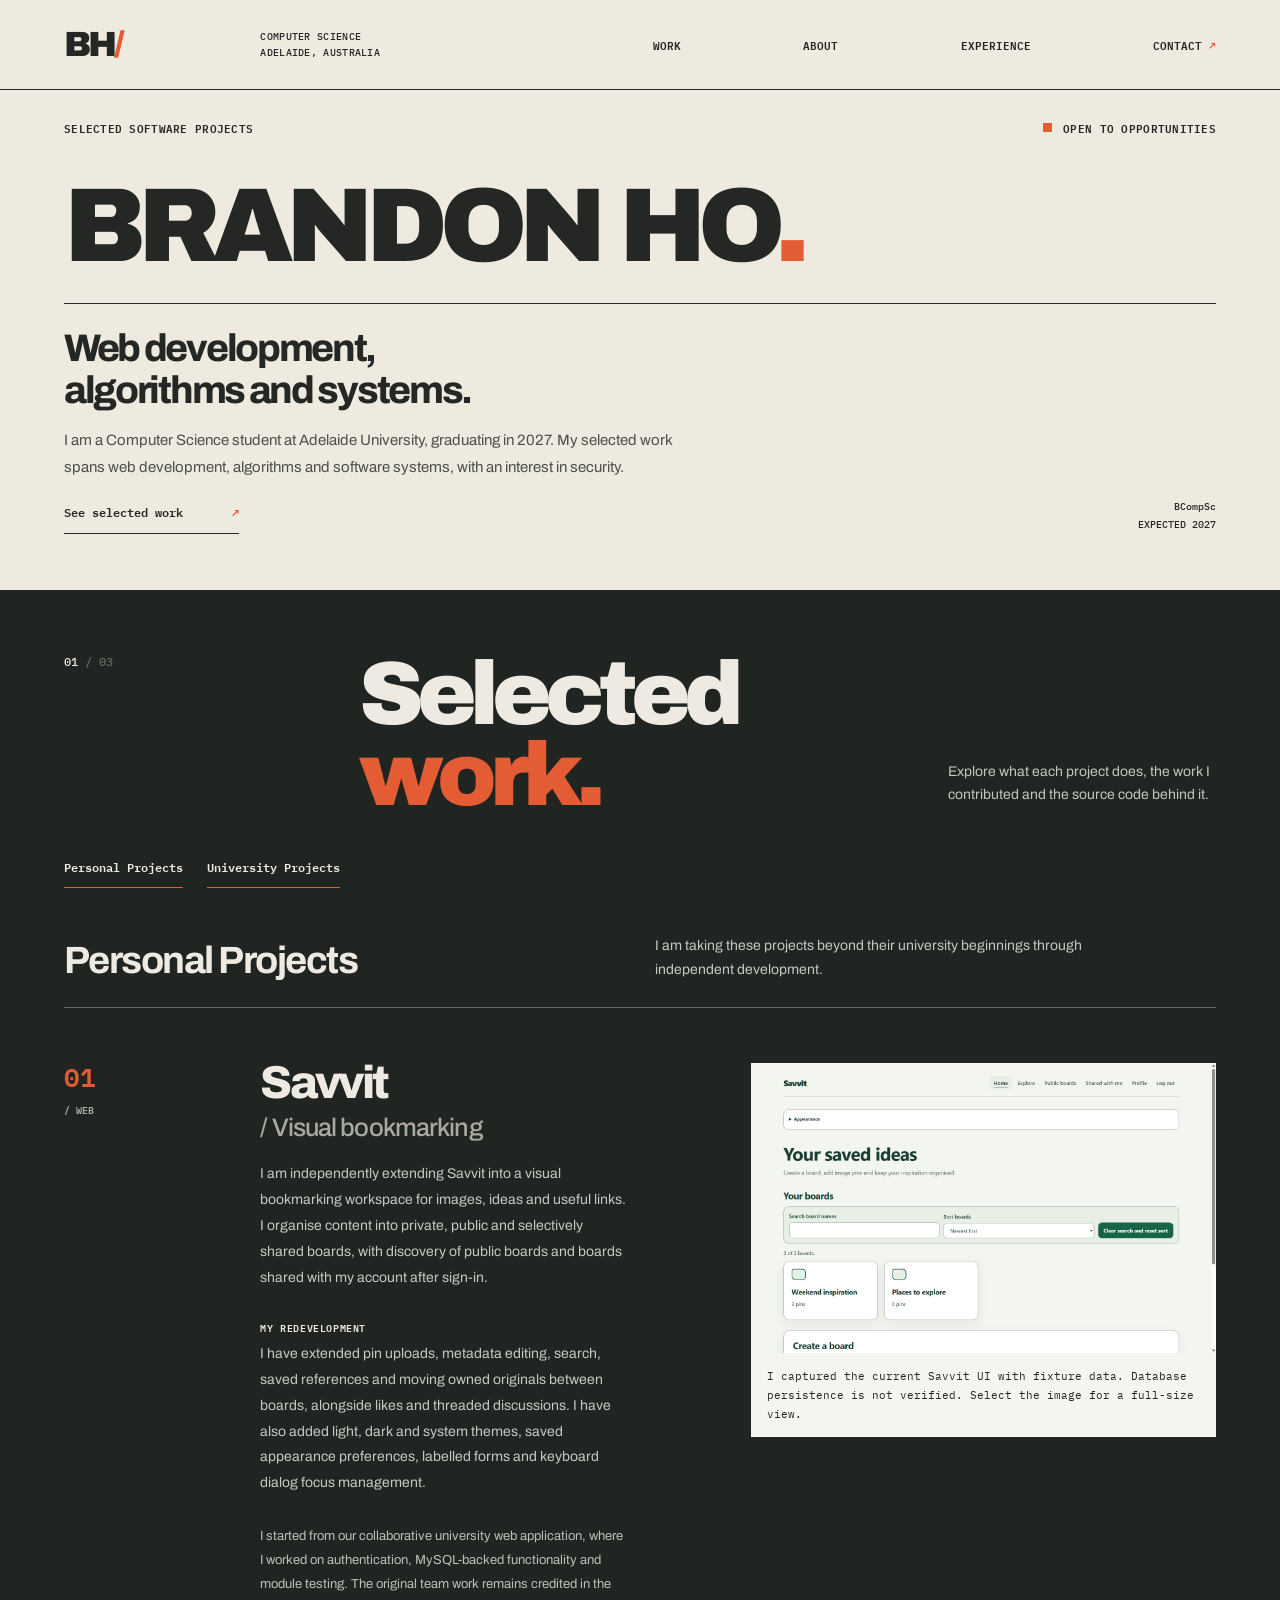
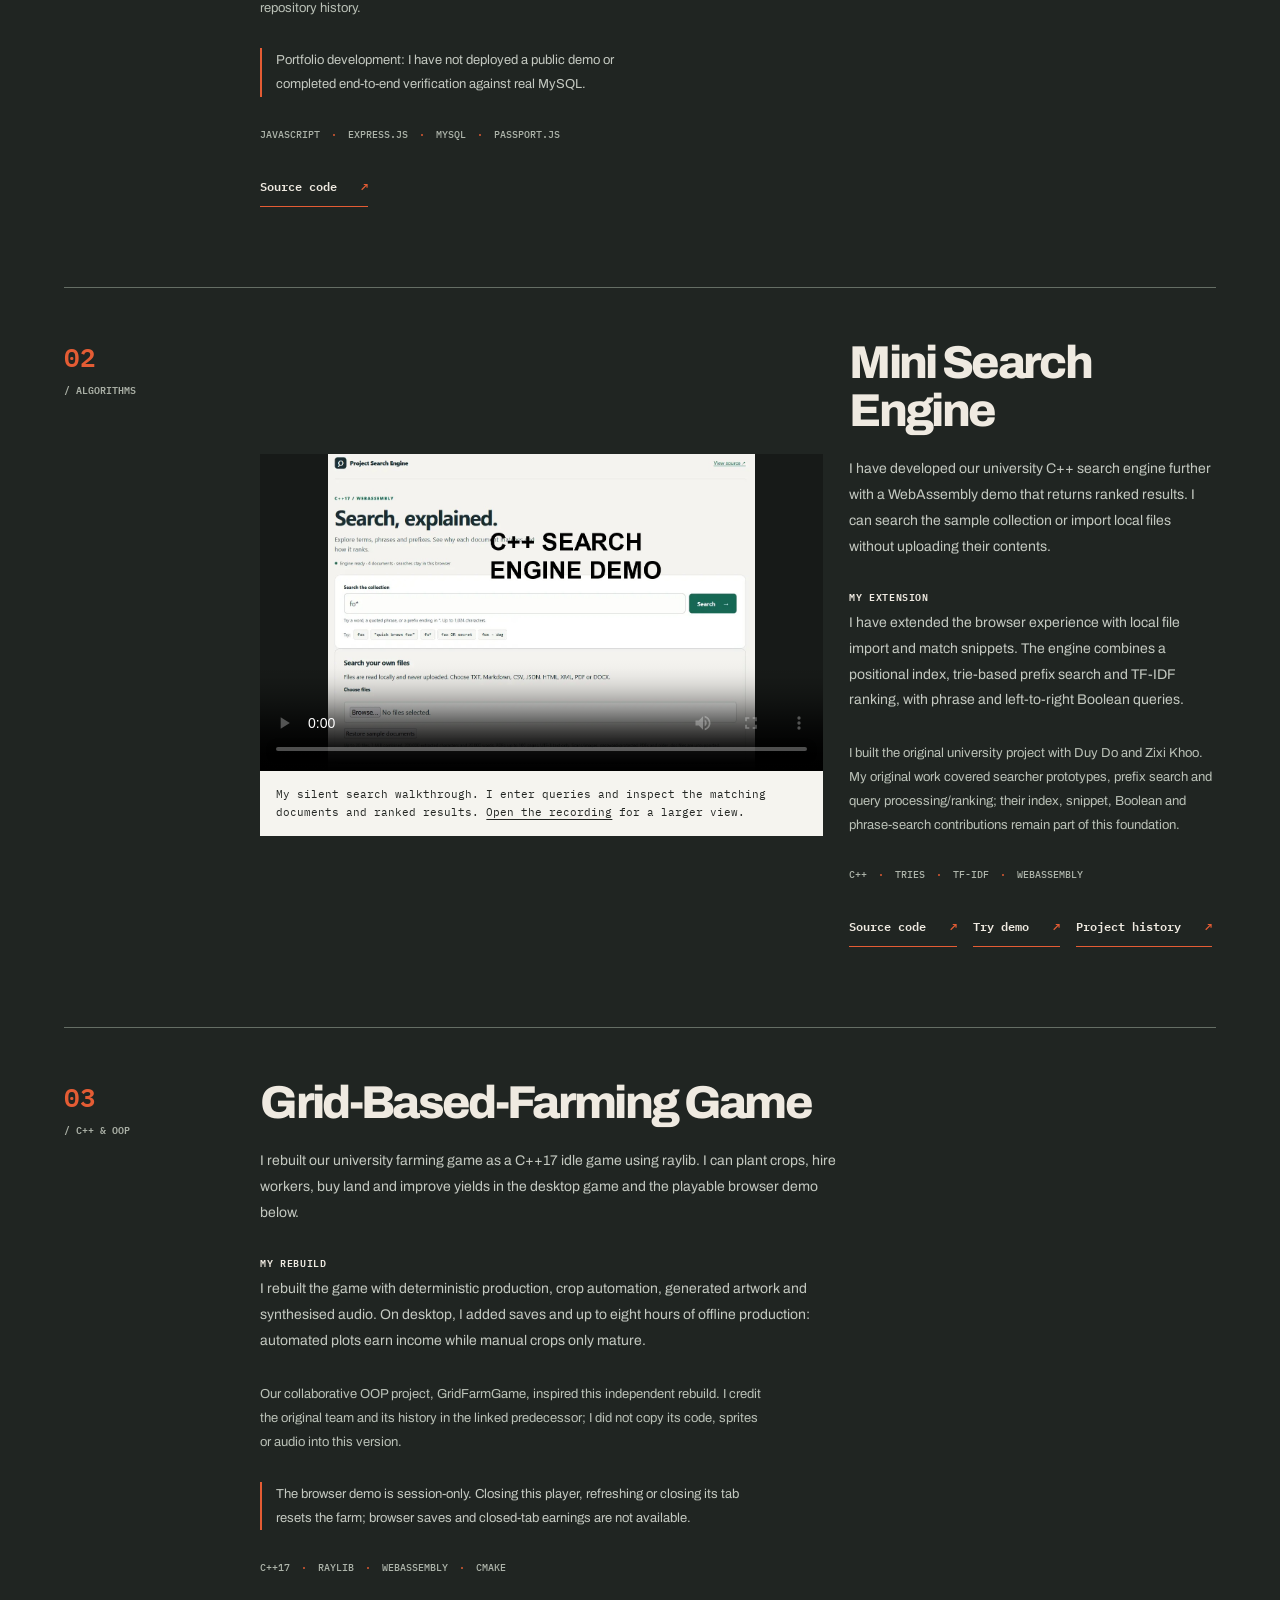
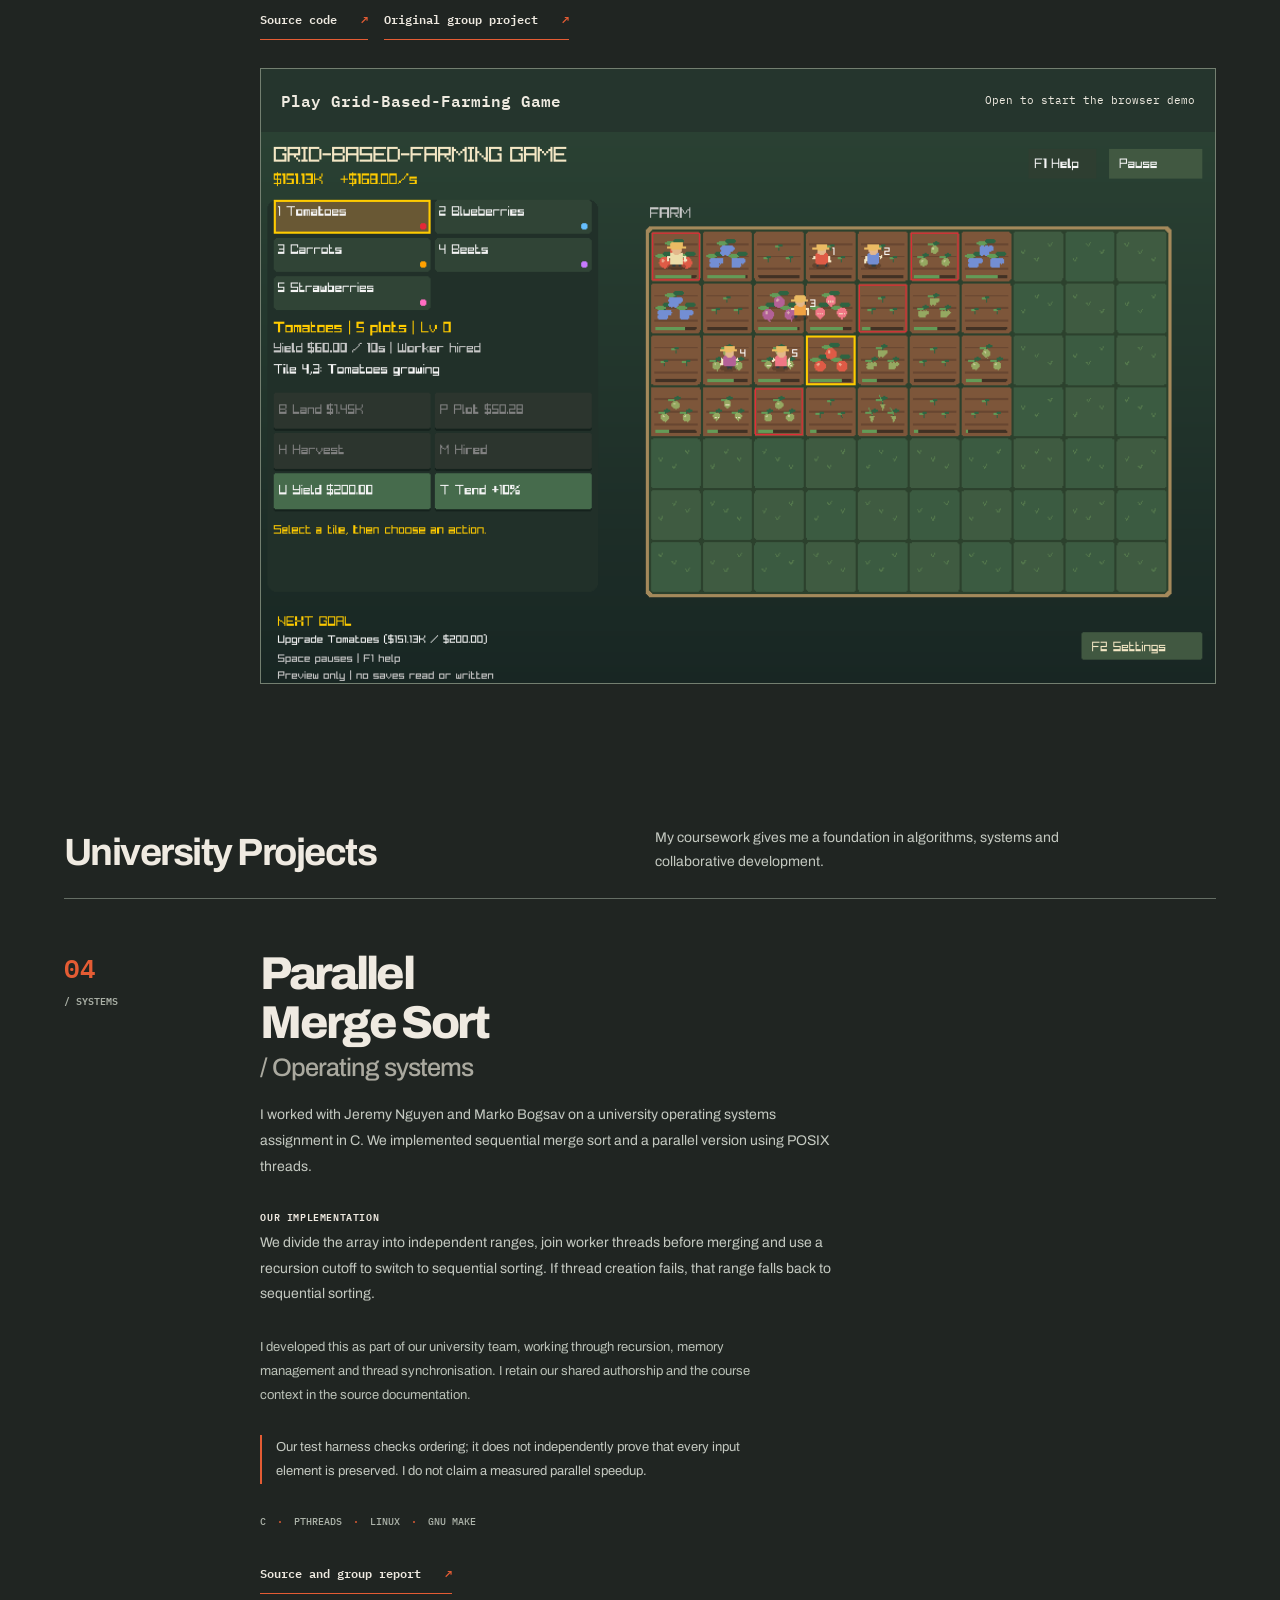
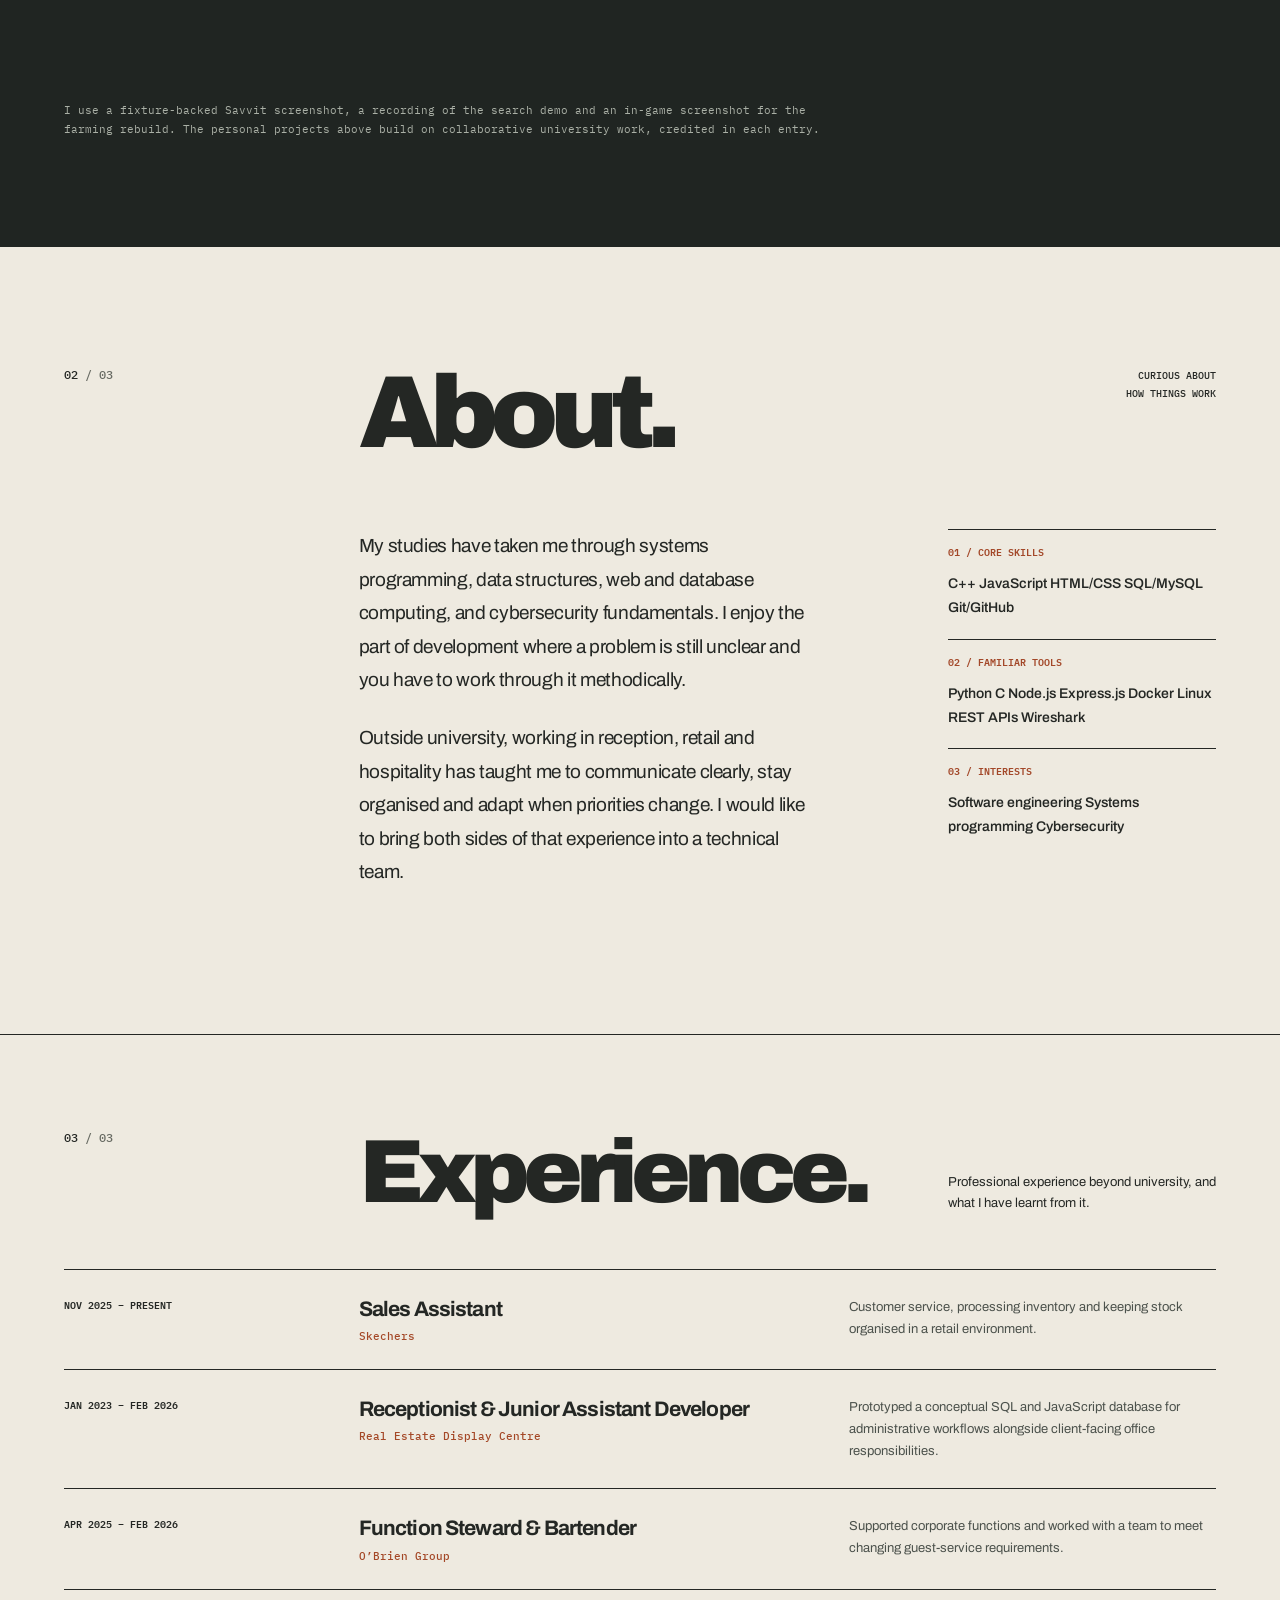
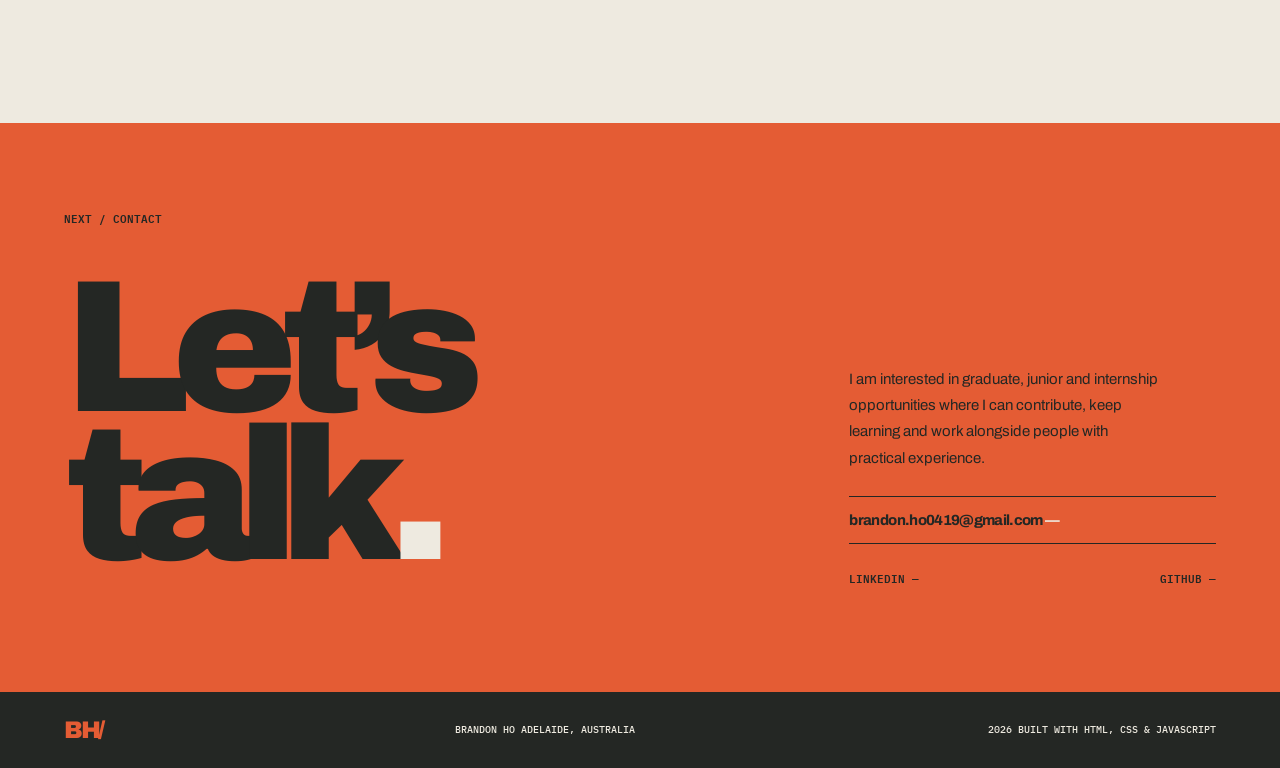
==== index.html @ 6d25c3d4 "reorganised for main portfolio" ====
<!doctype html>
<html lang="en-AU">
<head>
  <meta charset="utf-8">
  <meta name="viewport" content="width=device-width, initial-scale=1">
  <meta name="theme-color" content="#eeeae0">
  <meta name="robots" content="noindex,nofollow"> <!-- Staging-only: remove for final public portfolio -->
  <meta name="description" content="I'm Brandon Ho, a Computer Science student in Adelaide. Explore my personal and university projects in web development, algorithms and software systems.">
  <meta property="og:type" content="website">
  <meta property="og:title" content="Brandon Ho — Software, Systems & Security">
  <meta property="og:description" content="My personal and university projects in web development, algorithms and software systems.">
  <meta property="og:url" content="https://brandonho419.github.io/">
  <meta property="og:image" content="https://brandonho419.github.io/assets/portfolio-social.png">
  <meta property="og:image:width" content="1200">
  <meta property="og:image:height" content="630">
  <meta property="og:image:alt" content="Brandon Ho. Web development, algorithms and systems. Personal and university projects from Adelaide, Australia.">
  <meta name="twitter:card" content="summary_large_image">
  <meta name="twitter:title" content="Brandon Ho — Software, Systems & Security">
  <meta name="twitter:description" content="My personal and university projects in web development, algorithms and software systems.">
  <meta name="twitter:image" content="https://brandonho419.github.io/assets/portfolio-social.png">
  <meta name="twitter:image:alt" content="Brandon Ho. Web development, algorithms and systems. Personal and university projects from Adelaide, Australia.">
  <title>Brandon Ho — Software, Systems & Security</title>
  <link rel="icon" href="favicon.svg" type="image/svg+xml">
  <link rel="preconnect" href="https://fonts.googleapis.com">
  <link rel="preconnect" href="https://fonts.gstatic.com" crossorigin>
  <link href="https://fonts.googleapis.com/css2?family=Archivo:wght@400;500;600;700;800;900&family=IBM+Plex+Mono:wght@400;500;600&display=swap" rel="stylesheet">
  <link rel="stylesheet" href="styles.css">
  <script defer src="script.js"></script>
</head>
<body>
  <a class="skip-link" href="#content">Skip to content</a>
  <header class="site-header" id="top">
    <div class="site-container header-grid">
      <a class="wordmark" href="#top" aria-label="Brandon Ho — top of page">BH<span aria-hidden="true">/</span></a>
      <div class="header-discipline">COMPUTER SCIENCE<br>ADELAIDE, AUSTRALIA</div>
      <nav class="nav" aria-label="Main navigation">
        <a href="#work">Work</a>
        <a href="#about">About</a>
        <a href="#experience">Experience</a>
        <a href="#contact">Contact <span aria-hidden="true">↗</span></a>
      </nav>
    </div>
  </header>

  <main id="content" tabindex="-1">
    <section class="hero site-container" aria-labelledby="hero-title">
      <div class="hero-topline">
        <span>SELECTED SOFTWARE PROJECTS</span>
        <span class="hero-status"><span aria-hidden="true" class="status-square"></span> OPEN TO OPPORTUNITIES</span>
      </div>
      <h1 id="hero-title" class="hero-title"><span>BRANDON</span><span>HO<span class="orange-period">.</span></span></h1>
      <div class="hero-base twelve-grid">
        <div class="hero-intro">
          <p class="hero-statement">Web development,<br>algorithms and systems.</p>
          <p>I am a Computer Science student at Adelaide University, graduating in 2027. My selected work spans web development, algorithms and software systems, with an interest in security.</p>
          <a class="arrow-link" href="#work">See selected work <span aria-hidden="true">↗</span></a>
        </div>
        <div class="hero-margin-note">BCompSc<br>EXPECTED 2027</div>
      </div>
    </section>

    <section id="work" class="work-section" aria-labelledby="work-title">
      <div class="site-container">
        <div class="section-head work-head twelve-grid">
          <div class="section-number">01 <span>/ 03</span></div>
          <h2 id="work-title">Selected<br><em>work.</em></h2>
          <p>Explore what each project does, the work I contributed and the source code behind it.</p>
        </div>

        <nav class="project-nav" aria-label="Project categories">
          <a class="project-link" href="#personal-projects">Personal Projects</a>
          <a class="project-link" href="#university-projects">University Projects</a>
        </nav>

        <!-- BEGIN GENERATED PROJECTS -->
        <section class="project-group" id="personal-projects" aria-labelledby="personal-projects-title">
          <div class="project-group-head">
            <h3 id="personal-projects-title">Personal Projects</h3>
            <p>I am taking these projects beyond their university beginnings through independent development.</p>
          </div>
        <article class="project project-one twelve-grid" aria-labelledby="p1-title">
          <div class="project-index">01 <span>/ WEB</span></div>
          <div class="project-story">
            <h4 id="p1-title">Savvit <span class="subtle-name">/ Visual bookmarking</span></h4>
            <p>I am independently extending Savvit into a visual bookmarking workspace for images, ideas and useful links. I organise content into private, public and selectively shared boards, with discovery of public boards and boards shared with my account after sign-in.</p>
            <p class="project-contribution"><strong>My redevelopment</strong>I have extended pin uploads, metadata editing, search, saved references and moving owned originals between boards, alongside likes and threaded discussions. I have also added light, dark and system themes, saved appearance preferences, labelled forms and keyboard dialog focus management.</p>
            <p class="project-background">I started from our collaborative university web application, where I worked on authentication, MySQL-backed functionality and module testing. The original team work remains credited in the repository history.</p>
            <p class="project-status">Portfolio development: I have not deployed a public demo or completed end-to-end verification against real MySQL.</p>
            <div class="project-stack" aria-label="Technologies">JAVASCRIPT <span>·</span> EXPRESS.JS <span>·</span> MYSQL <span>·</span> PASSPORT.JS</div>
            <div class="project-actions" role="group" aria-label="Savvit evidence"><a class="project-link" href="https://github.com/BrandonHo419/Savvit-Web-Based-Development" target="_blank" rel="noopener noreferrer" aria-label="View Savvit source code on GitHub">Source code <span aria-hidden="true">↗</span></a></div>
          </div>
          <figure class="project-art project-media">
            <a href="assets/savvit-collections-fixture.png" target="_blank" rel="noopener noreferrer" aria-label="View the full-size Savvit collections screenshot in a new tab">
              <img src="assets/savvit-collections-fixture.png" alt="Savvit collections with board search, sorting and two sample boards in light theme" width="1440" height="900" loading="lazy">
            </a>
            <figcaption>I captured the current Savvit UI with fixture data. Database persistence is not verified. Select the image for a full-size view.</figcaption>
          </figure>
        </article>

        <article class="project project-two twelve-grid" aria-labelledby="p2-title">
          <div class="project-index">02 <span>/ ALGORITHMS</span></div>
          <figure class="project-art project-media">
            <video controls playsinline preload="metadata" aria-label="Mini Search Engine demonstration" aria-describedby="search-video-caption" poster="assets/ProjectSearchEngineDemo.jpg">
              <source src="assets/ProjectSearchEngineDemo.mp4" type="video/mp4">
              <a href="assets/ProjectSearchEngineDemo.mp4">Download the search demonstration video</a>.
            </video>
            <figcaption id="search-video-caption">My silent search walkthrough. I enter queries and inspect the matching documents and ranked results. <a href="assets/ProjectSearchEngineDemo.mp4">Open the recording</a> for a larger view.</figcaption>
          </figure>

          <div class="project-story">
            <h4 id="p2-title">Mini Search<br>Engine</h4>
            <p>I have developed our university C++ search engine further with a WebAssembly demo that returns ranked results. I can search the sample collection or import local files without uploading their contents.</p>
            <p class="project-contribution"><strong>My extension</strong>I have extended the browser experience with local file import and match snippets. The engine combines a positional index, trie-based prefix search and TF-IDF ranking, with phrase and left-to-right Boolean queries.</p>
            <p class="project-background">I built the original university project with Duy Do and Zixi Khoo. My original work covered searcher prototypes, prefix search and query processing/ranking; their index, snippet, Boolean and phrase-search contributions remain part of this foundation.</p>

            <div class="project-stack" aria-label="Technologies">C++ <span>·</span> TRIES <span>·</span> TF-IDF <span>·</span> WEBASSEMBLY</div>
            <div class="project-actions" role="group" aria-label="Mini Search Engine evidence"><a class="project-link" href="https://github.com/BrandonHo419/ProjectSearchEngine" target="_blank" rel="noopener noreferrer" aria-label="View Mini Search Engine source code on GitHub">Source code <span aria-hidden="true">↗</span></a><a class="project-link" href="https://brandonho419.github.io/ProjectSearchEngine/demo/" target="_blank" rel="noopener noreferrer" aria-label="Try the Mini Search Engine browser demo">Try demo <span aria-hidden="true">↗</span></a><a class="project-link" href="https://github.com/BrandonHo419/ProjectSearchEngine/tree/development" target="_blank" rel="noopener noreferrer" aria-label="Read Mini Search Engine development history and original group attribution">Project history <span aria-hidden="true">↗</span></a></div>
          </div>
        </article>

        <article class="project project-three twelve-grid" aria-labelledby="p3-title">
          <div class="project-index">03 <span>/ C++ & OOP</span></div>
          <div class="project-story">
            <h4 id="p3-title">Grid-Based-Farming Game</h4>
            <p>I rebuilt our university farming game as a C++17 idle game using raylib. I can plant crops, hire workers, buy land and improve yields in the desktop game and the playable browser demo below.</p>
            <p class="project-contribution"><strong>My rebuild</strong>I rebuilt the game with deterministic production, crop automation, generated artwork and synthesised audio. On desktop, I added saves and up to eight hours of offline production: automated plots earn income while manual crops only mature.</p>
            <p class="project-background">Our collaborative OOP project, GridFarmGame, inspired this independent rebuild. I credit the original team and its history in the linked predecessor; I did not copy its code, sprites or audio into this version.</p>
            <p class="project-status">The browser demo is session-only. Closing this player, refreshing or closing its tab resets the farm; browser saves and closed-tab earnings are not available.</p>
            <div class="project-stack" aria-label="Technologies">C++17 <span>·</span> RAYLIB <span>·</span> WEBASSEMBLY <span>·</span> CMAKE</div>
            <div class="project-actions" role="group" aria-label="Grid-Based-Farming Game evidence"><a class="project-link" href="https://github.com/BrandonHo419/Grid-Based-Farming-Game" target="_blank" rel="noopener noreferrer" aria-label="View Grid-Based-Farming Game source code on GitHub">Source code <span aria-hidden="true">↗</span></a><a class="project-link" href="https://github.com/BrandonHo419/GridFarmGame" target="_blank" rel="noopener noreferrer" aria-label="View the original university group farming project">Original group project <span aria-hidden="true">↗</span></a></div>
          </div>
          <details class="farm-demo" id="grid-based-farming-game-demo">
            <summary>
              <span>Play Grid-Based-Farming Game <small class="farm-demo-label">Open to start the browser demo</small></span>
              <img src="assets/grid-based-farming-game-preview.png" alt="Grid-Based-Farming Game with planted crops and workers on a grid" width="900" height="520" loading="lazy">
            </summary>
            <p class="farm-demo-note" id="farm-controls">Click the game or Tab to its canvas to focus. Use the buttons or keyboard; F1 opens help and F2 opens sound settings. Tab moves out of the game to Close game. The game needs a 360-pixel-wide view; on narrow screens, scroll inside the player or open a separate tab. Browser progress lasts for this session only. Closing the player or refreshing resets the farm.</p>
            <p><a class="project-link" href="demos/grid-based-farming-game/grid_farm.html" target="_blank" rel="noopener noreferrer">Open game in a separate tab <span aria-hidden="true">&#8599;</span></a></p>
            <div class="farm-demo-viewport"></div>
            <template id="farm-frame-template">
              <iframe data-src="demos/grid-based-farming-game/grid_farm.html" title="Grid-Based-Farming Game playable browser demo" aria-describedby="farm-controls" allow="autoplay; fullscreen" allowfullscreen></iframe>
            </template>
            <button class="farm-close" type="button" hidden>Close game and reset session</button>
            <noscript><p>JavaScript is needed to play. Enable it and use the separate-tab link above.</p></noscript>
          </details>
        </article>
        </section>

        <section class="project-group" id="university-projects" aria-labelledby="university-projects-title">
          <div class="project-group-head">
            <h3 id="university-projects-title">University Projects</h3>
            <p>My coursework gives me a foundation in algorithms, systems and collaborative development.</p>
          </div>
          <article class="project project-university twelve-grid" aria-labelledby="p4-title">
            <div class="project-index">04 <span>/ SYSTEMS</span></div>
            <div class="project-story">
              <h4 id="p4-title">Parallel<br>Merge Sort <span class="subtle-name">/ Operating systems</span></h4>
              <p>I worked with Jeremy Nguyen and Marko Bogsav on a university operating systems assignment in C. We implemented sequential merge sort and a parallel version using POSIX threads.</p>
              <p class="project-contribution"><strong>Our implementation</strong>We divide the array into independent ranges, join worker threads before merging and use a recursion cutoff to switch to sequential sorting. If thread creation fails, that range falls back to sequential sorting.</p>
              <p class="project-background">I developed this as part of our university team, working through recursion, memory management and thread synchronisation. I retain our shared authorship and the course context in the source documentation.</p>
              <p class="project-status">Our test harness checks ordering; it does not independently prove that every input element is preserved. I do not claim a measured parallel speedup.</p>
              <div class="project-stack" aria-label="Technologies">C <span>·</span> PTHREADS <span>·</span> LINUX <span>·</span> GNU MAKE</div>
              <div class="project-actions" role="group" aria-label="Parallel Merge Sort evidence"><a class="project-link" href="https://github.com/BrandonHo419/operating-systems/tree/main/comp2002-os-mergesort" target="_blank" rel="noopener noreferrer" aria-label="Read the Parallel Merge Sort source and university group report">Source and group report <span aria-hidden="true">↗</span></a></div>
            </div>
          </article>
        </section>
        <!-- END GENERATED PROJECTS -->
        <p class="art-disclaimer">I use a fixture-backed Savvit screenshot, a recording of the search demo and an in-game screenshot for the farming rebuild. The personal projects above build on collaborative university work, credited in each entry.</p>
      </div>
    </section>

    <section class="about-section site-container" id="about" aria-labelledby="about-title">
      <div class="section-head about-head twelve-grid">
        <div class="section-number">02 <span>/ 03</span></div>
        <h2 id="about-title">About.</h2>
        <div class="about-side">CURIOUS ABOUT<br>HOW THINGS WORK</div>
      </div>
      <div class="about-body twelve-grid">
        <div class="about-copy">
          <p>My studies have taken me through systems programming, data structures, web and database computing, and cybersecurity fundamentals. I enjoy the part of development where a problem is still unclear and you have to work through it methodically.</p>
          <p>Outside university, working in reception, retail and hospitality has taught me to communicate clearly, stay organised and adapt when priorities change. I would like to bring both sides of that experience into a technical team.</p>
        </div>
        <div class="skills-list" aria-label="Technical skills">
          <div class="skill-row"><span>01 / CORE SKILLS</span><p>C++ JavaScript HTML/CSS SQL/MySQL Git/GitHub</p></div>
          <div class="skill-row"><span>02 / FAMILIAR TOOLS</span><p>Python C Node.js Express.js Docker Linux REST APIs Wireshark</p></div>
          <div class="skill-row"><span>03 / INTERESTS</span><p>Software engineering Systems programming Cybersecurity</p></div>
        </div>
      </div>
    </section>

    <section class="experience-section site-container" id="experience" aria-labelledby="experience-title">
      <div class="section-head experience-head twelve-grid"><div class="section-number">03 <span>/ 03</span></div><h2 id="experience-title">Experience.</h2><p>Professional experience beyond university, and what I have learnt from it.</p></div>
      <div class="experience-rows">
        <div class="experience-entry twelve-grid"><span class="experience-date">NOV 2025 – PRESENT</span><div><h3>Sales Assistant</h3><p>Skechers</p></div><p>Customer service, processing inventory and keeping stock organised in a retail environment.</p></div>
        <div class="experience-entry twelve-grid"><span class="experience-date">JAN 2023 – FEB 2026</span><div><h3>Receptionist & Junior Assistant Developer</h3><p>Real Estate Display Centre</p></div><p>Prototyped a conceptual SQL and JavaScript database for administrative workflows alongside client-facing office responsibilities.</p></div>
        <div class="experience-entry twelve-grid"><span class="experience-date">APR 2025 – FEB 2026</span><div><h3>Function Steward & Bartender</h3><p>O’Brien Group</p></div><p>Supported corporate functions and worked with a team to meet changing guest-service requirements.</p></div>
      </div>
    </section>

    <section class="contact-section" id="contact" aria-labelledby="contact-title">
      <div class="site-container contact-grid twelve-grid">
        <div class="contact-index">NEXT / CONTACT</div>
        <h2 id="contact-title">Let’s<br>talk<span>.</span></h2>
        <div class="contact-detail">
          <p>I am interested in graduate, junior and internship opportunities where I can contribute, keep learning and work alongside people with practical experience.</p>
          <a class="contact-email" href="mailto:brandon.ho0419@gmail.com">brandon.ho0419@gmail.com <span aria-hidden="true">—</span></a>
          <div class="contact-social"><a href="https://www.linkedin.com/in/brandon-ho-b01b4023a/" target="_blank" rel="noopener noreferrer">LINKEDIN —</a><a href="https://github.com/BrandonHo419" target="_blank" rel="noopener noreferrer">GITHUB —</a></div>
        </div>
      </div>
    </section>
  </main>
  <footer class="footer"><div class="site-container footer-grid"><a href="#top">BH/</a><span>BRANDON HO ADELAIDE, AUSTRALIA</span><span> <span id="year">2026</span> BUILT WITH HTML, CSS & JAVASCRIPT</span></div></footer>
</body>
</html>
---- styles.css ----
:root { --paper:#eeeae0; --paper2:#e4ded0; --ink:#242724; --muted:#686b63; --orange:#e45c34; --dark:#202522; --dark-ink:#efeae1; --rule:#b9b7ac; --mono:'IBM Plex Mono','Courier New',monospace; --display:'Archivo','Arial Narrow',Arial,sans-serif; --max:1440px}
*,*::before,*::after { box-sizing:border-box}
html { scroll-behavior:smooth; scroll-padding-top:86px}
body { margin:0; font-family:var(--display); background:var(--paper); color:var(--ink); -webkit-font-smoothing:antialiased}
a { color:inherit; text-decoration:none}
:where(a,button,summary,video,iframe):focus-visible { outline:3px solid var(--orange); outline-offset:5px}
.site-container { max-width:var(--max); margin-inline:auto; padding-inline:clamp(23px,5vw,84px)}
.twelve-grid { display:grid; grid-template-columns:repeat(12,minmax(0,1fr)); column-gap:clamp(12px,2.05vw,30px)}
.skip-link { position:absolute; top:-65px; left:16px; padding:14px 20px; background:var(--ink); color:white; z-index:20}
.skip-link:focus { top:8px}
.site-header { border-bottom:1px solid var(--ink); position:relative; z-index:4; background:var(--paper)}
.header-grid { display:grid; grid-template-columns:repeat(12,1fr); column-gap:clamp(12px,2.05vw,30px); align-items:center; min-height:89px}
.wordmark { grid-column:1/3; font-size:35px; font-weight:900; letter-spacing:-.09em; line-height:1}
.wordmark span { color:var(--orange)}
.header-discipline { grid-column:3/6; font:500 10px/1.55 var(--mono); letter-spacing:.03em}
.nav { grid-column:7/-1; display:flex; justify-content:space-between; gap:10px; font:600 11px var(--mono); text-transform:uppercase}
.nav a { padding:16px 0; transition:color .2s}
.nav a:hover { color:var(--orange)}
.nav span { color:var(--orange)}
.hero { padding-top:28px; padding-bottom:56px}
.hero-topline { display:flex; justify-content:space-between; gap:20px; font:600 11px var(--mono); letter-spacing:.025em}
.hero-status { display:flex; gap:11px; align-items:center}
.status-square { display:block; width:9px; height:9px; background:var(--orange)}
.hero-title { margin:42px 0 26px; font-family:var(--display); font-size:clamp(65px,8.2vw,118px); font-weight:900; line-height:.9; letter-spacing:-.075em; max-width:100%; width:fit-content}
.hero-title>span { display:inline}
.hero-title>span:nth-child(2) { margin-left:.2em}
.orange-period { color:var(--orange)}
.hero-base { border-top:1px solid var(--ink); margin-top:30px; padding-top:24px; align-items:stretch}
.hero-intro { grid-column:1/10; padding-top:0}
.hero-intro p { max-width:640px; font:400 15px/1.75 var(--display); color:#4c504c; margin:0 0 22px}
.hero-intro .hero-statement { margin:0 0 16px; font-size:clamp(26px,3vw,40px); letter-spacing:-.06em; line-height:1.08; font-weight:750; color:var(--ink)}
.arrow-link { display:inline-flex; justify-content:space-between; min-width:175px; border-bottom:1px solid var(--ink); padding:0 0 11px; font:600 12px var(--mono)}
.arrow-link span { color:var(--orange)}
.arrow-link:hover { color:#c04725}
.hero-margin-note { grid-column:11/13; justify-self:end; align-self:end; text-align:right; font:500 10px/1.8 var(--mono); white-space:nowrap}
.work-section { background:var(--dark); color:var(--dark-ink); padding-top:64px; padding-bottom:107px}
.section-head { align-items:start}
.section-number { font:500 12px/1.4 var(--mono); grid-column:1/3}
.section-number span { color:var(--muted)}
.work-head { padding-bottom:42px}
.work-head h2 { grid-column:4/10; margin:0; font:900 clamp(64px,7vw,110px)/.9 var(--display); letter-spacing:-.077em}
.work-head h2 em { font-style:normal; color:var(--orange)}
.work-head>p { grid-column:10/-1; align-self:end; max-width:280px; margin:0 0 8px; font-size:14px; line-height:1.7; color:#c2c6be}
.project { border-top:1px solid #656e65; row-gap:28px; padding-block:55px 80px; align-items:start}
.project-index { grid-column:1/3; font:600 26px/1 var(--mono); color:var(--orange)}
.project-index span { display:block; color:#a9afa5; font-size:10px; margin-top:15px}
.project-story { grid-column:3/7; display:flex; flex-direction:column; align-items:flex-start; min-width:0}
.project h4 { font:800 clamp(34px,3.6vw,54px)/1.06 var(--display); letter-spacing:-.058em; margin:-4px 0 20px}
.subtle-name { display:block; color:#aaa99f; font-size:.55em; margin-top:7px; letter-spacing:-.035em; font-weight:500}
.project-story p { color:#c4c9c1; max-width:400px; font-size:14px; line-height:1.85; margin:0 0 28px}
.project-stack { font:500 10px/2 var(--mono); color:#adb4aa; max-width:380px; margin-bottom:31px}
.project-stack span { color:var(--orange); margin-inline:5px}
.project-link { border-bottom:1px solid var(--orange); padding-bottom:10px; min-width:0; gap:24px; display:inline-flex; justify-content:space-between; font:600 12px var(--mono); color:var(--dark-ink)}
.project-link span { color:var(--orange)}
.project-link:hover { color:var(--orange)}
.project-art { grid-column:8/-1; min-width:0; align-self:start; margin:0}
.project-two .project-art { grid-column:3/9; grid-row:1}
.project-two .project-story { grid-column:9/13; grid-row:1}
.art-disclaimer { font:400 11px/1.8 var(--mono); color:#aab0a6; max-width:760px; margin:27px 0 0}
.about-section { padding-top:120px; padding-bottom:120px}
.about-head h2 { grid-column:4/10; font:900 clamp(68px,8vw,112px)/.9 var(--display); letter-spacing:-.08em; margin:0}
.about-side { grid-column:11/-1; justify-self:end; text-align:right; font:500 10px/1.8 var(--mono)}
.about-body { padding-top:70px}
.about-copy { grid-column:4/9; max-width:600px}
.about-copy p { font-size:clamp(16px,1.5vw,19px); line-height:1.76; letter-spacing:-.018em; margin:0 0 25px}
.skills-list { grid-column:10/13}
.skill-row { border-top:1px solid var(--ink); padding:12px 0 19px}
.skill-row span { font:600 10px var(--mono); color:#a34829}
.skill-row p { font-size:14px; line-height:1.7; font-weight:550; margin:12px 0 0}
.experience-section { border-top:1px solid var(--ink); padding-top:95px; padding-bottom:133px}
.experience-head { padding-bottom:54px}
.experience-head h2 { grid-column:4/10; font:900 clamp(58px,7vw,96px)/.95 var(--display); letter-spacing:-.078em; margin:0}
.experience-head>p { grid-column:10/-1; margin:0; align-self:end; font-size:13px; line-height:1.65}
.experience-entry { padding:26px 0; border-top:1px solid var(--ink); align-items:start}
.experience-entry:last-child { border-bottom:1px solid var(--ink)}
.experience-date { grid-column:1/4; font:600 10px/1.7 var(--mono)}
.experience-entry div { grid-column:4/9}
.experience-entry h3 { font-size:21px; letter-spacing:-.04em; margin:0 0 7px; line-height:1.25}
.experience-entry div p { margin:0; font:500 11px var(--mono); color:#a44827}
.experience-entry>p { grid-column:9/-1; font-size:13px; line-height:1.7; margin:0; color:#4c524c}
.contact-section { background:var(--orange); padding-top:85px; padding-bottom:105px; color:var(--ink)}
.contact-grid { row-gap:20px}
.contact-index { grid-column:1/4; font:600 11px var(--mono)}
.contact-grid h2 { grid-column:1/9; grid-row:2; font:900 clamp(96px,14.7vw,212px)/.79 var(--display); letter-spacing:-.095em; margin:28px 0 15px}
.contact-grid h2 span { color:var(--paper)}
.contact-detail { grid-column:9/-1; grid-row:2; align-self:end; min-width:0}
.contact-detail p { font-size:15px; line-height:1.75; margin:0 0 25px; max-width:310px}
.contact-email { display:block; font-size:clamp(12px,1.15vw,17px); font-weight:750; letter-spacing:-.045em; word-break:break-word; border-top:1px solid var(--ink); border-bottom:1px solid var(--ink); padding:15px 0}
.contact-email span { color:var(--paper)}
.contact-social { display:flex; justify-content:space-between; gap:10px; padding-top:24px; font:600 11px var(--mono)}
.contact-social a:hover { color:var(--paper)}
.footer { background:var(--ink); color:var(--paper)}
.footer-grid { display:flex; align-items:center; justify-content:space-between; gap:16px; padding-top:25px; padding-bottom:25px}
.footer-grid a { font-size:24px; letter-spacing:-.1em; font-weight:900; color:var(--orange)}
.footer-grid>span { font:500 10px/1.6 var(--mono)}
/* Categories and project evidence */
.project-nav { display:flex; flex-wrap:wrap; gap:24px; margin-bottom:46px}
.project-group+.project-group { margin-top:62px}
.project-group-head { display:grid; grid-template-columns:1fr 1fr; gap:30px; align-items:end; margin-bottom:25px}
.project-group-head h3 { font:700 clamp(24px,3vw,38px)/1.1 var(--display); letter-spacing:-.04em; margin:0}
.project-group-head p { color:#c4c9c1; font-size:14px; line-height:1.7; margin:0; max-width:470px}
.project-contribution strong { display:block; margin-bottom:6px; font:600 10px/1.6 var(--mono); letter-spacing:.06em; text-transform:uppercase; color:var(--dark-ink)}
.project-story .project-background { font-size:13px; color:#bac1b7}
.project-story .project-status { border-left:2px solid var(--orange); padding-left:14px; font-size:13px}
.project-actions { display:flex; flex-wrap:wrap; gap:16px; width:100%}
.project-three .project-story,.project-university .project-story { grid-column:3/-1}
.project-three .project-story p,.project-university .project-story p { max-width:72ch}
.project-media { background:#f5f4ef; color:var(--ink)}
.project-media video,.project-media img { display:block; width:100%; max-width:100%; height:auto}
.project-media video { aspect-ratio:16 / 9; object-fit:contain; background:#171a18}
.project-media>a { display:block}
.project-media>a:focus-visible { outline-offset:4px}
.project-media figcaption { padding:14px 16px; font:400 11px/1.7 var(--mono)}
.project-media figcaption a { text-decoration:underline; text-underline-offset:3px}
.project-two .project-media { align-self:center}
/* The game is a separate row;  its 360px canvas scrolls inside narrow screens. */
.farm-demo { grid-column:3/-1; grid-row:2; min-width:0; border:1px solid #737f70; background:#25352d; color:var(--paper)}
.farm-demo summary { cursor:pointer; list-style:none}
.farm-demo summary::-webkit-details-marker { display:none}
.farm-demo summary>span { display:flex; justify-content:space-between; gap:16px; align-items:center; padding:18px 20px; font:600 16px var(--mono)}
.farm-demo summary small { font:400 11px/1.5 var(--mono); text-align:right}
.farm-demo summary img { display:block; width:100%; height:auto}
.farm-demo[open] summary img { display:none}
.farm-demo>p,.farm-demo noscript p { margin:16px 20px; font:400 12px/1.7 var(--mono)}
.farm-demo .project-link { color:var(--paper); width:fit-content; max-width:100%}
.farm-demo-viewport { overflow:auto; max-width:100%; background:#18241f}
.farm-demo iframe { display:block; width:100%; min-width:360px; height:720px; border:0}
.farm-demo button { margin:16px 20px; padding:12px 16px; background:var(--paper); color:var(--ink); border:0; font:600 12px var(--mono); cursor:pointer}
.contact-section a:focus-visible { outline-color:var(--ink)}
@media(max-width:1100px) {
 .work-head h2 { grid-column:3/10}
 .project-story { grid-column:3/8}
 .about-copy { grid-column:3/9}
 .skills-list { grid-column:9/13}
 .hero-margin-note { display:none}
 .contact-detail { grid-column:8/13}
 .contact-grid h2 { grid-column:1/8}
}
@media(max-width:780px) {
 .header-grid { min-height:76px}
 .header-discipline { display:none}
 .nav { grid-column:5/-1}
 .hero-title { font-size:clamp(65px,10vw,88px)}
 .hero-base { row-gap:22px}
 .hero-intro { grid-column:1/-1}
 .work-section { padding-bottom:75px}
 .work-head h2 { grid-column:3/10; font-size:clamp(58px,9vw,83px)}
 .work-head>p { grid-column:3/10; margin-top:20px}
 .project { padding:35px 0 55px}
 .project-index { grid-column:1/3; grid-row:1}
 .project .project-story { grid-column:3/-1; grid-row:1}
 .project .project-art { grid-column:3/-1; grid-row:2}
 .project h4 { font-size:44px}
 .project-story p { max-width:610px}
 .farm-demo iframe { height:650px}
 .about-section { padding-top:80px; padding-bottom:80px}
 .about-head h2 { grid-column:3/10}
 .about-side { grid-column:10/-1}
 .about-body { padding-top:46px; row-gap:30px}
 .about-copy { grid-column:3/-1}
 .skills-list { grid-column:3/-1; display:grid; grid-template-columns:repeat(3,minmax(0,1fr)); gap:15px}
 .experience-head h2 { grid-column:3/-1}
 .experience-head>p { grid-column:3/10; margin-top:20px}
 .experience-date { grid-column:1/4}
 .experience-entry div { grid-column:4/9}
 .experience-entry>p { grid-column:4/13; padding-top:12px}
 .contact-grid h2 { grid-column:1/-1; grid-row:2; margin-bottom:15px}
 .contact-detail { grid-column:5/13; grid-row:3}
 .contact-detail p { max-width:500px}
 .footer-grid { flex-wrap:wrap}
}
@media(max-width:540px) {
 html { scroll-padding-top:30px}
 .site-container { padding-inline:21px}
 .header-grid { min-height:72px; column-gap:7px}
 .wordmark { font-size:28px}
 .nav { grid-column:4/-1; gap:10px; justify-content:flex-end; flex-wrap:wrap; font-size:10px}
 .nav a { padding:10px 0}
 .hero { padding-top:19px; padding-bottom:40px}
 .hero-topline { font-size:9px; gap:12px; flex-wrap:wrap}
 .hero-status { gap:6px}
 .status-square { width:7px; height:7px}
 .hero-title { font-size:clamp(48px,12.3vw,65px); margin-top:35px}
 .hero-title>span { display:block}
 .hero-title>span:nth-child(2) { margin-top:.12em; margin-left:0}
 .hero-base { margin-top:24px; padding-top:17px; row-gap:26px}
 .hero-intro .hero-statement { font-size:28px}
 .hero-intro p { font-size:14px; line-height:1.65}
 .arrow-link { font-size:10px; min-width:135px}
 .work-section { padding-top:48px; padding-bottom:65px}
 .work-head { padding-bottom:30px; row-gap:18px}
 .section-number { grid-column:1/-1; font-size:11px}
 .work-head h2,.about-head h2,.experience-head h2 { grid-column:1/-1; font-size:clamp(50px,12vw,70px)}
 .work-head>p { grid-column:1/-1; margin:0; max-width:310px}
 .project-nav { gap:20px; margin-bottom:36px}
 .project-group-head { grid-template-columns:1fr; gap:14px}
 .project { row-gap:19px; padding:30px 0 47px}
 .project-index { grid-column:1/-1; grid-row:1; font-size:20px}
 .project-index span { display:inline; margin:0 0 0 10px}
 .project .project-story { grid-column:1/-1; grid-row:2}
 .project h4 { font-size:clamp(34px,9vw,48px); margin-bottom:15px}
 .project-story p { font-size:14px; margin-bottom:18px}
 .project-stack { font-size:9px; margin-bottom:19px}
 .project .project-art { grid-column:1/-1; grid-row:3}
 .farm-demo { grid-column:1/-1; grid-row:3}
 .farm-demo summary>span { flex-direction:column; align-items:flex-start}
 .farm-demo summary small { text-align:left}
 .farm-demo iframe { height:600px}
 .art-disclaimer { font-size:10px}
 .about-section { padding-top:70px; padding-bottom:64px}
 .about-head { row-gap:15px}
 .about-side { grid-column:1/-1; justify-self:start; text-align:left}
 .about-body { padding-top:30px}
 .about-copy,.skills-list { grid-column:1/-1}
 .about-copy p { font-size:16px}
 .skills-list { display:block}
 .skill-row { padding:12px 0 17px}
 .experience-section { padding-top:62px; padding-bottom:84px}
 .experience-head { row-gap:14px; padding-bottom:40px}
 .experience-head>p { grid-column:1/-1; margin-top:0}
 .experience-entry { padding:20px 0; row-gap:6px}
 .experience-date { grid-column:1/-1}
 .experience-entry div { grid-column:1/-1}
 .experience-entry>p { grid-column:1/-1; padding-top:5px}
 .experience-entry h3 { font-size:20px}
 .contact-section { padding-top:59px; padding-bottom:72px}
 .contact-index { grid-column:1/-1}
 .contact-grid h2 { grid-column:1/-1; grid-row:2; font-size:clamp(91px,22vw,126px); margin:15px 0 8px}
 .contact-detail { grid-column:1/-1; grid-row:3}
 .contact-detail p { font-size:14px}
 .contact-email { font-size:17px}
 .footer-grid { align-items:flex-start}
 .footer-grid>span { font-size:9px}
}
@media(max-width:355px) {
 .nav { gap:8px; font-size:9px}
 .contact-grid h2 { font-size:24vw}
 .contact-email { font-size:15px}
}
@media(prefers-reduced-motion:reduce) {
 html { scroll-behavior:auto}
 *,*::before,*::after { transition:none!important; animation:none!important}
}
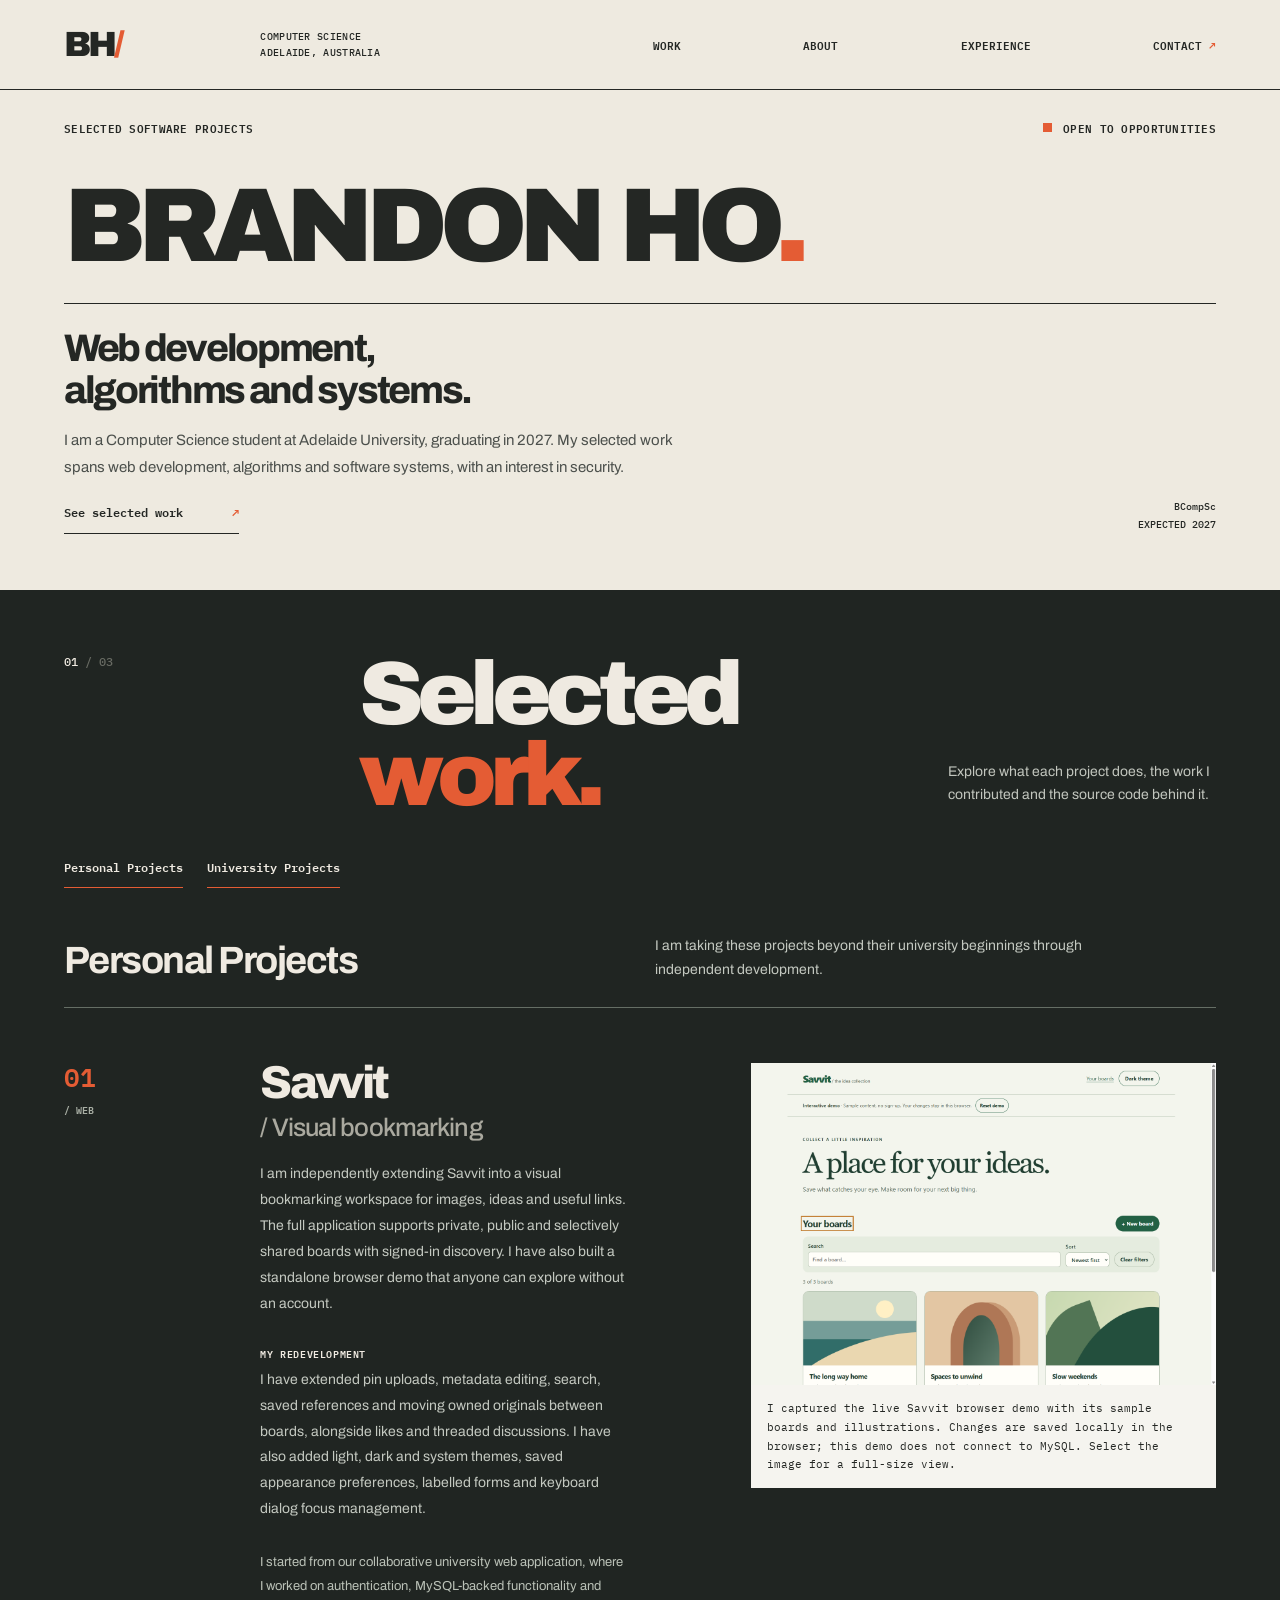
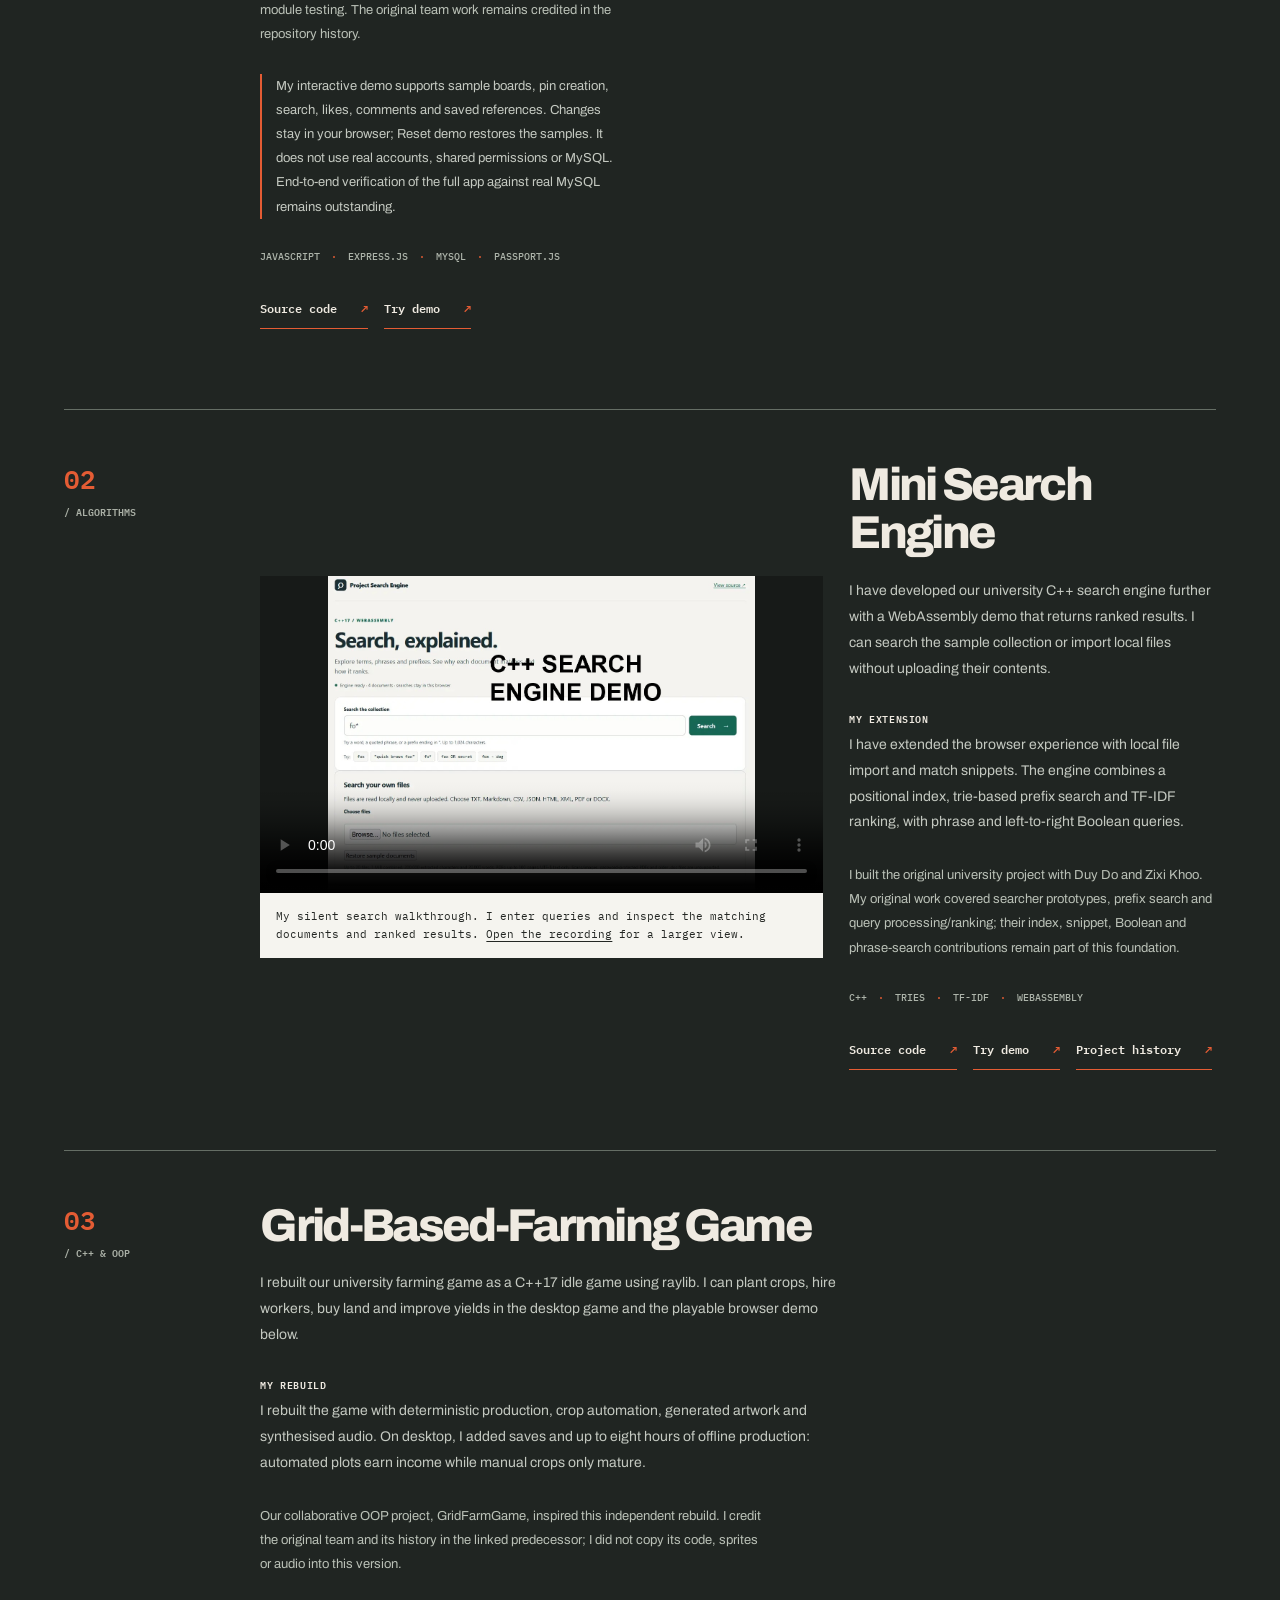
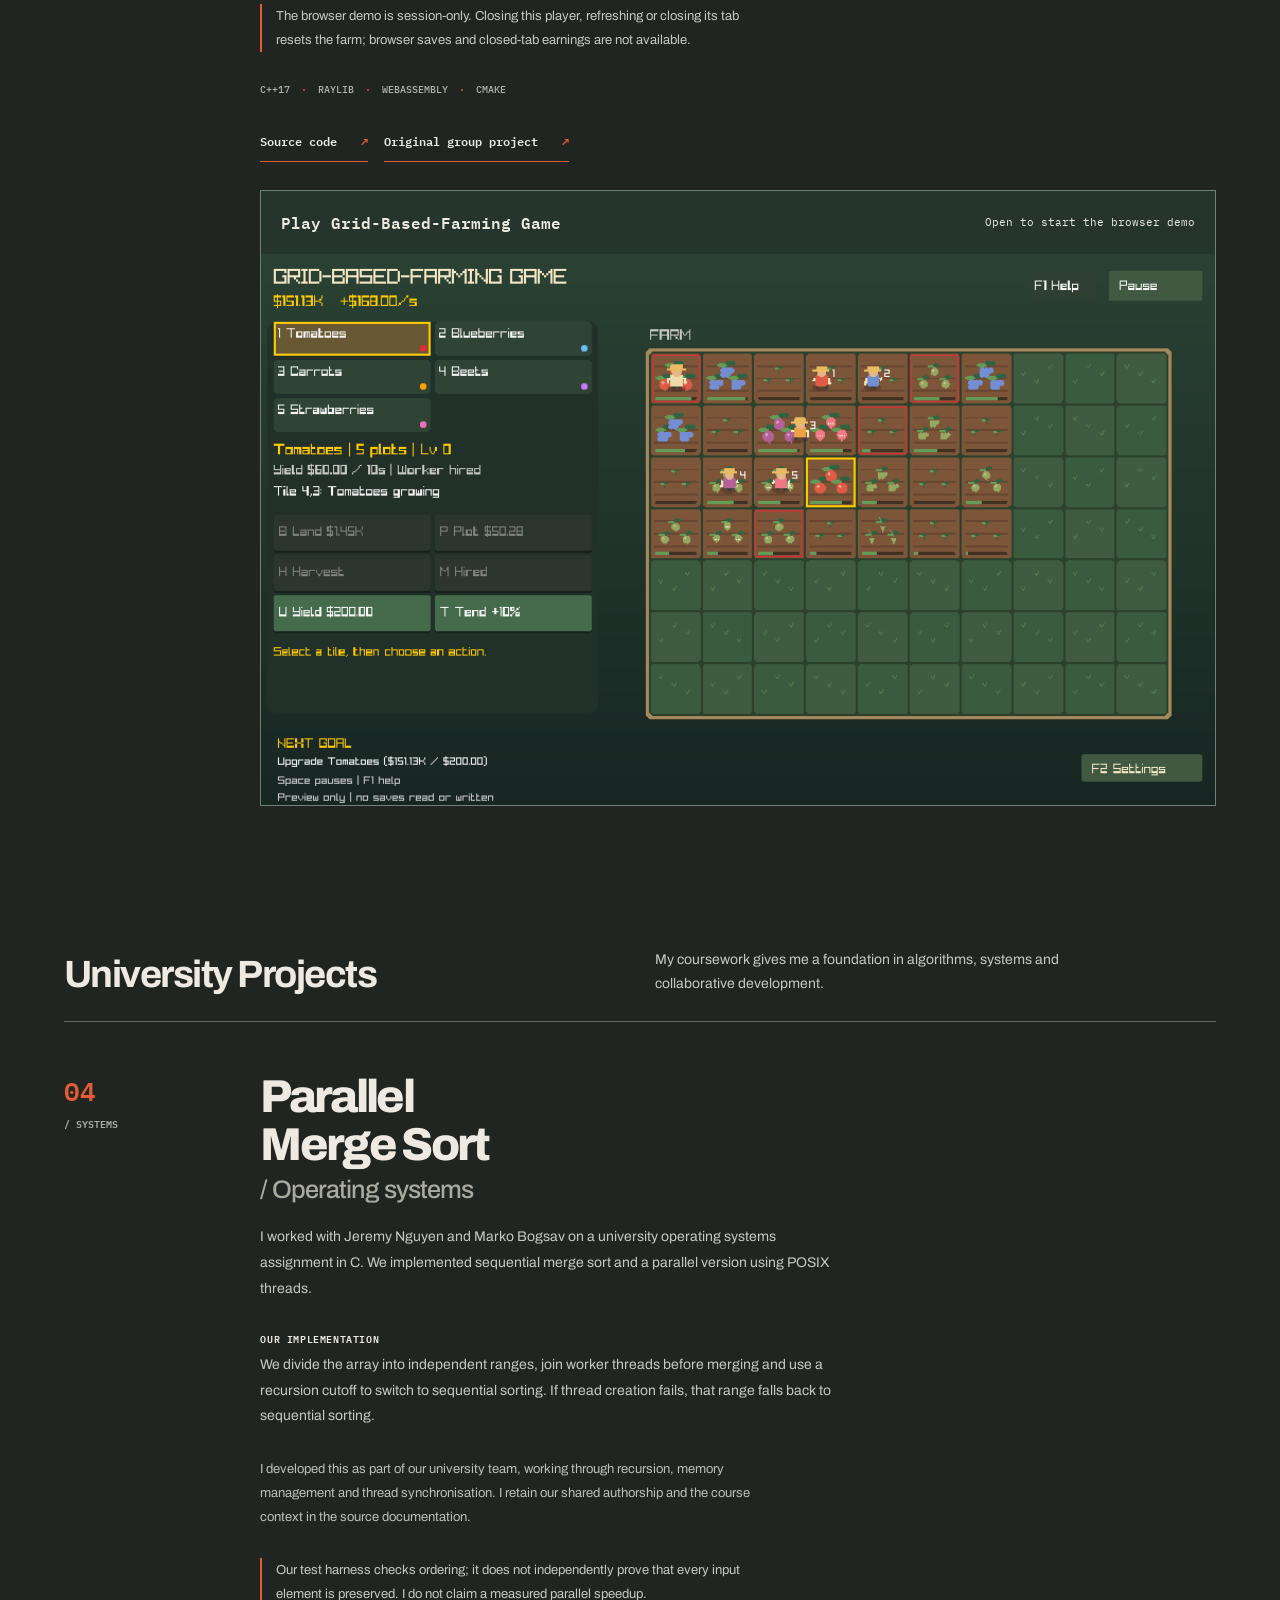
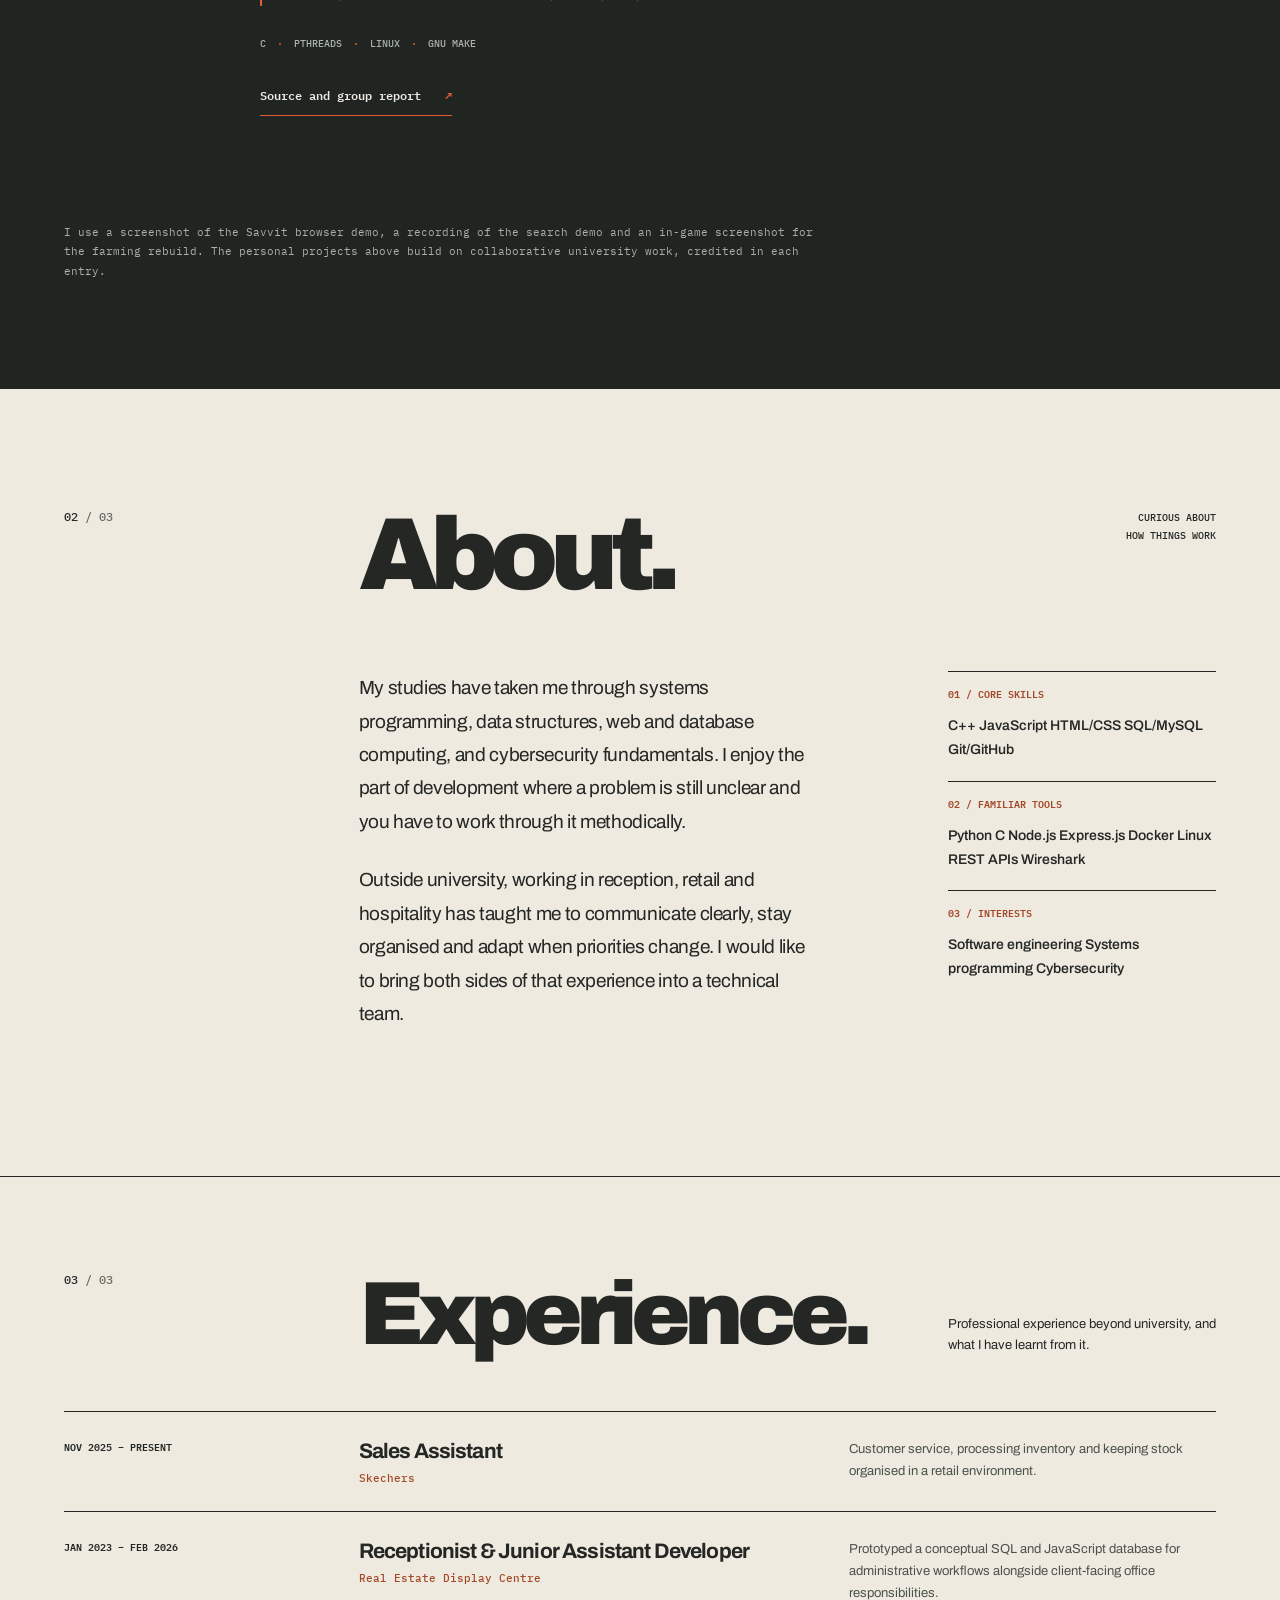
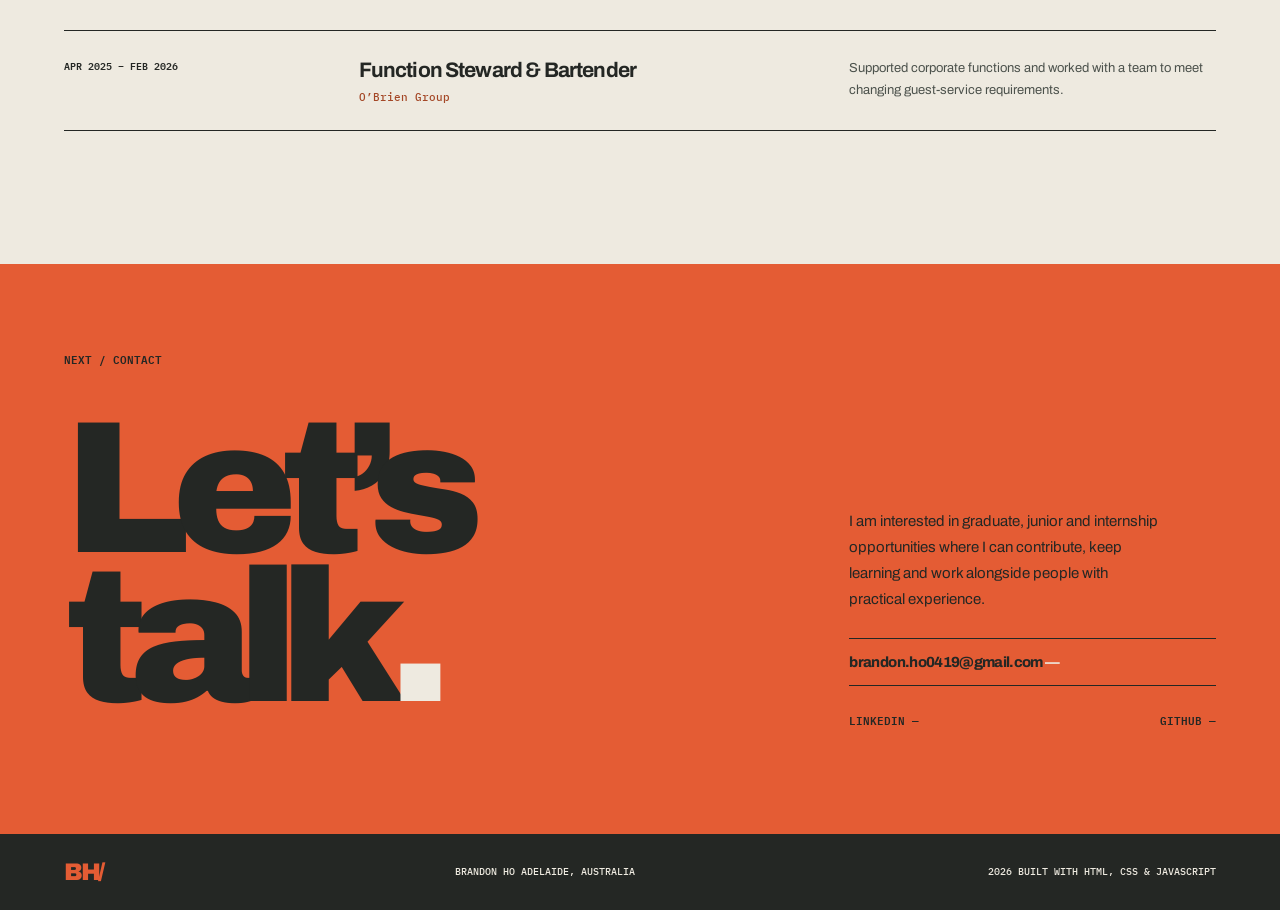
==== commit 9f7d2a5c: "link Savvit demo and enable search indexing" ====
--- a/index.html
+++ b/index.html
@@ -4,7 +4,7 @@
   <meta charset="utf-8">
   <meta name="viewport" content="width=device-width, initial-scale=1">
   <meta name="theme-color" content="#eeeae0">
-  <meta name="robots" content="noindex,nofollow"> <!-- Staging-only: remove for final public portfolio -->
+  <meta name="robots" content="index,follow">
   <meta name="description" content="I'm Brandon Ho, a Computer Science student in Adelaide. Explore my personal and university projects in web development, algorithms and software systems.">
   <meta property="og:type" content="website">
   <meta property="og:title" content="Brandon Ho — Software, Systems & Security">
@@ -82,18 +82,18 @@
           <div class="project-index">01 <span>/ WEB</span></div>
           <div class="project-story">
             <h4 id="p1-title">Savvit <span class="subtle-name">/ Visual bookmarking</span></h4>
-            <p>I am independently extending Savvit into a visual bookmarking workspace for images, ideas and useful links. I organise content into private, public and selectively shared boards, with discovery of public boards and boards shared with my account after sign-in.</p>
+            <p>I am independently extending Savvit into a visual bookmarking workspace for images, ideas and useful links. The full application supports private, public and selectively shared boards with signed-in discovery. I have also built a standalone browser demo that anyone can explore without an account.</p>
             <p class="project-contribution"><strong>My redevelopment</strong>I have extended pin uploads, metadata editing, search, saved references and moving owned originals between boards, alongside likes and threaded discussions. I have also added light, dark and system themes, saved appearance preferences, labelled forms and keyboard dialog focus management.</p>
             <p class="project-background">I started from our collaborative university web application, where I worked on authentication, MySQL-backed functionality and module testing. The original team work remains credited in the repository history.</p>
-            <p class="project-status">Portfolio development: I have not deployed a public demo or completed end-to-end verification against real MySQL.</p>
+            <p class="project-status">My interactive demo supports sample boards, pin creation, search, likes, comments and saved references. Changes stay in your browser; Reset demo restores the samples. It does not use real accounts, shared permissions or MySQL. End-to-end verification of the full app against real MySQL remains outstanding.</p>
             <div class="project-stack" aria-label="Technologies">JAVASCRIPT <span>·</span> EXPRESS.JS <span>·</span> MYSQL <span>·</span> PASSPORT.JS</div>
-            <div class="project-actions" role="group" aria-label="Savvit evidence"><a class="project-link" href="https://github.com/BrandonHo419/Savvit-Web-Based-Development" target="_blank" rel="noopener noreferrer" aria-label="View Savvit source code on GitHub">Source code <span aria-hidden="true">↗</span></a></div>
+            <div class="project-actions" role="group" aria-label="Savvit evidence"><a class="project-link" href="https://github.com/BrandonHo419/Savvit-Web-Based-Development" target="_blank" rel="noopener noreferrer" aria-label="View Savvit source code on GitHub">Source code <span aria-hidden="true">↗</span></a><a class="project-link" href="https://brandonho419.github.io/Savvit-Web-Based-Development/" target="_blank" rel="noopener noreferrer" aria-label="Try the Savvit interactive demo with browser-local saves">Try demo <span aria-hidden="true">↗</span></a></div>
           </div>
           <figure class="project-art project-media">
-            <a href="assets/savvit-collections-fixture.png" target="_blank" rel="noopener noreferrer" aria-label="View the full-size Savvit collections screenshot in a new tab">
-              <img src="assets/savvit-collections-fixture.png" alt="Savvit collections with board search, sorting and two sample boards in light theme" width="1440" height="900" loading="lazy">
+            <a href="assets/savvit-demo.png" target="_blank" rel="noopener noreferrer" aria-label="View the full-size Savvit browser demo screenshot in a new tab">
+              <img src="assets/savvit-demo.png" alt="Savvit browser demo with search, sorting and three illustrated sample boards" width="1440" height="1000" loading="lazy">
             </a>
-            <figcaption>I captured the current Savvit UI with fixture data. Database persistence is not verified. Select the image for a full-size view.</figcaption>
+            <figcaption>I captured the live Savvit browser demo with its sample boards and illustrations. Changes are saved locally in the browser; this demo does not connect to MySQL. Select the image for a full-size view.</figcaption>
           </figure>
         </article>
 
@@ -165,7 +165,7 @@
           </article>
         </section>
         <!-- END GENERATED PROJECTS -->
-        <p class="art-disclaimer">I use a fixture-backed Savvit screenshot, a recording of the search demo and an in-game screenshot for the farming rebuild. The personal projects above build on collaborative university work, credited in each entry.</p>
+        <p class="art-disclaimer">I use a screenshot of the Savvit browser demo, a recording of the search demo and an in-game screenshot for the farming rebuild. The personal projects above build on collaborative university work, credited in each entry.</p>
       </div>
     </section>
 
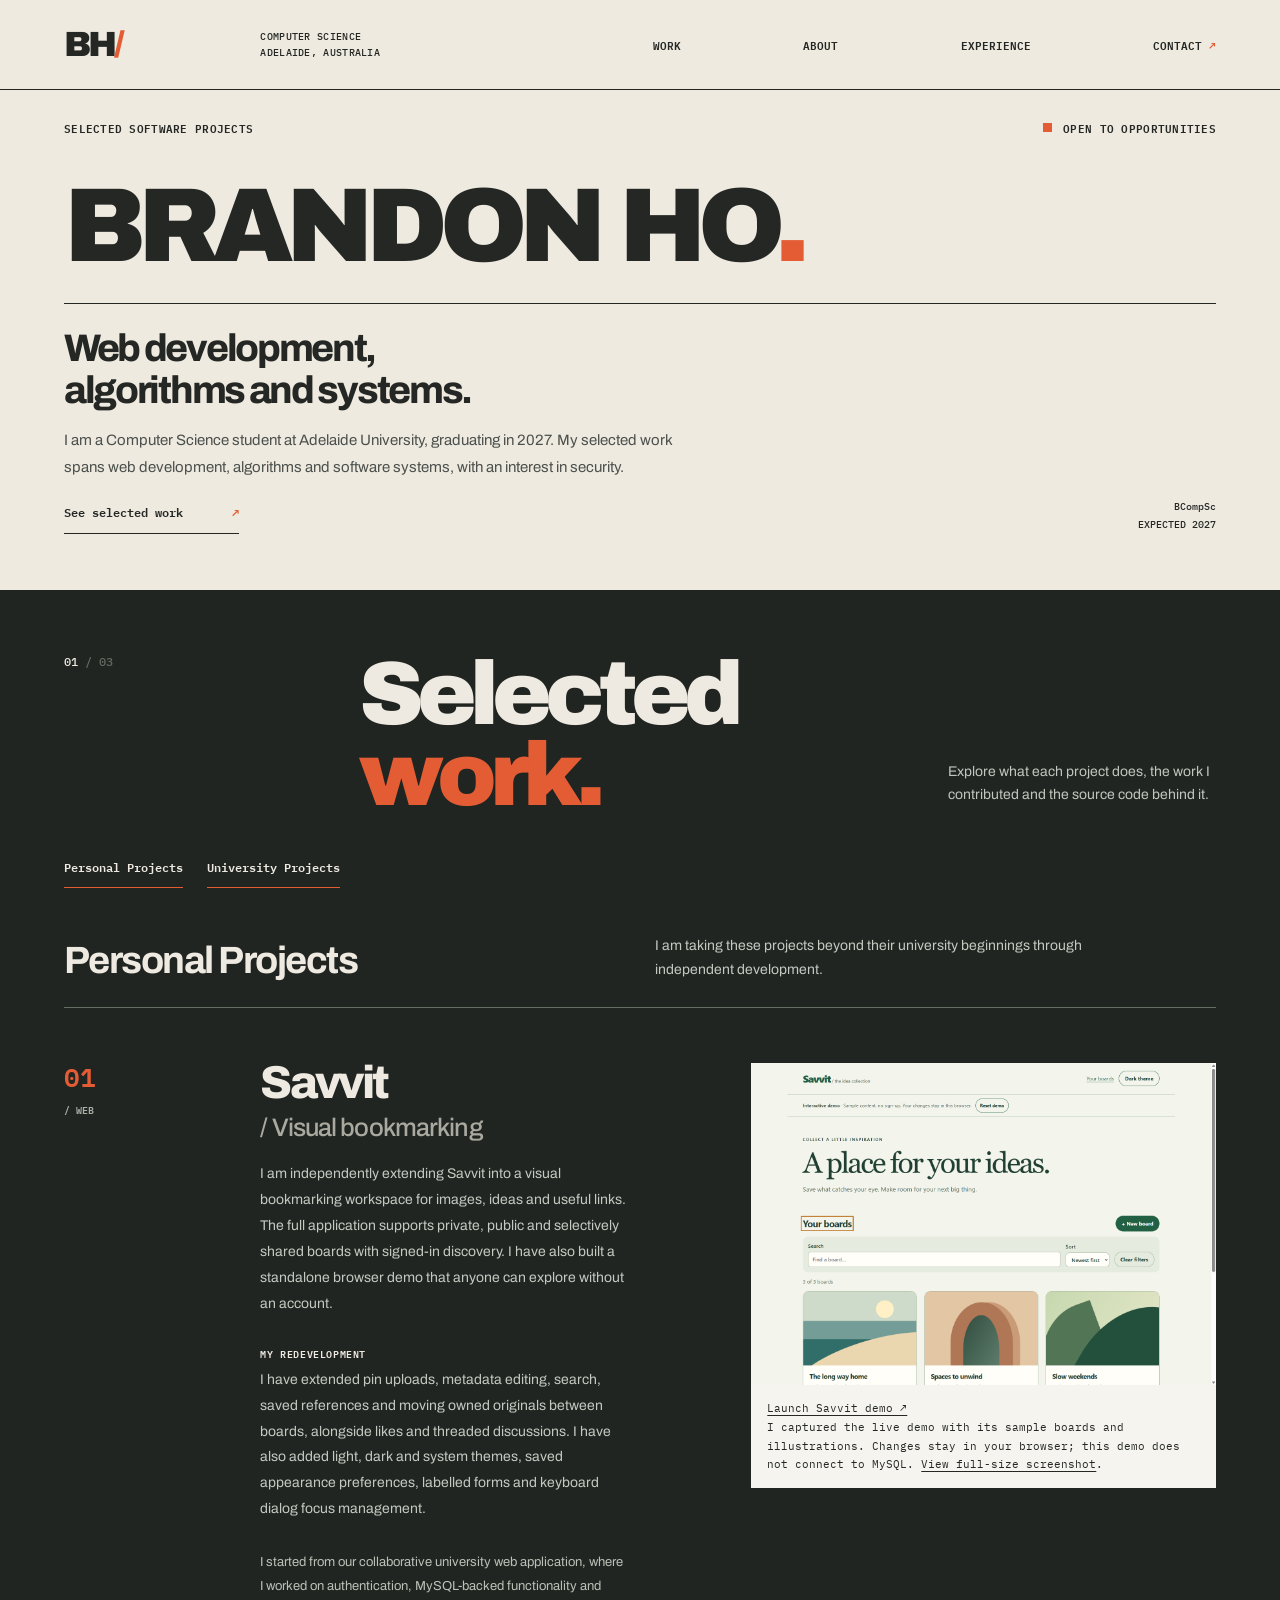
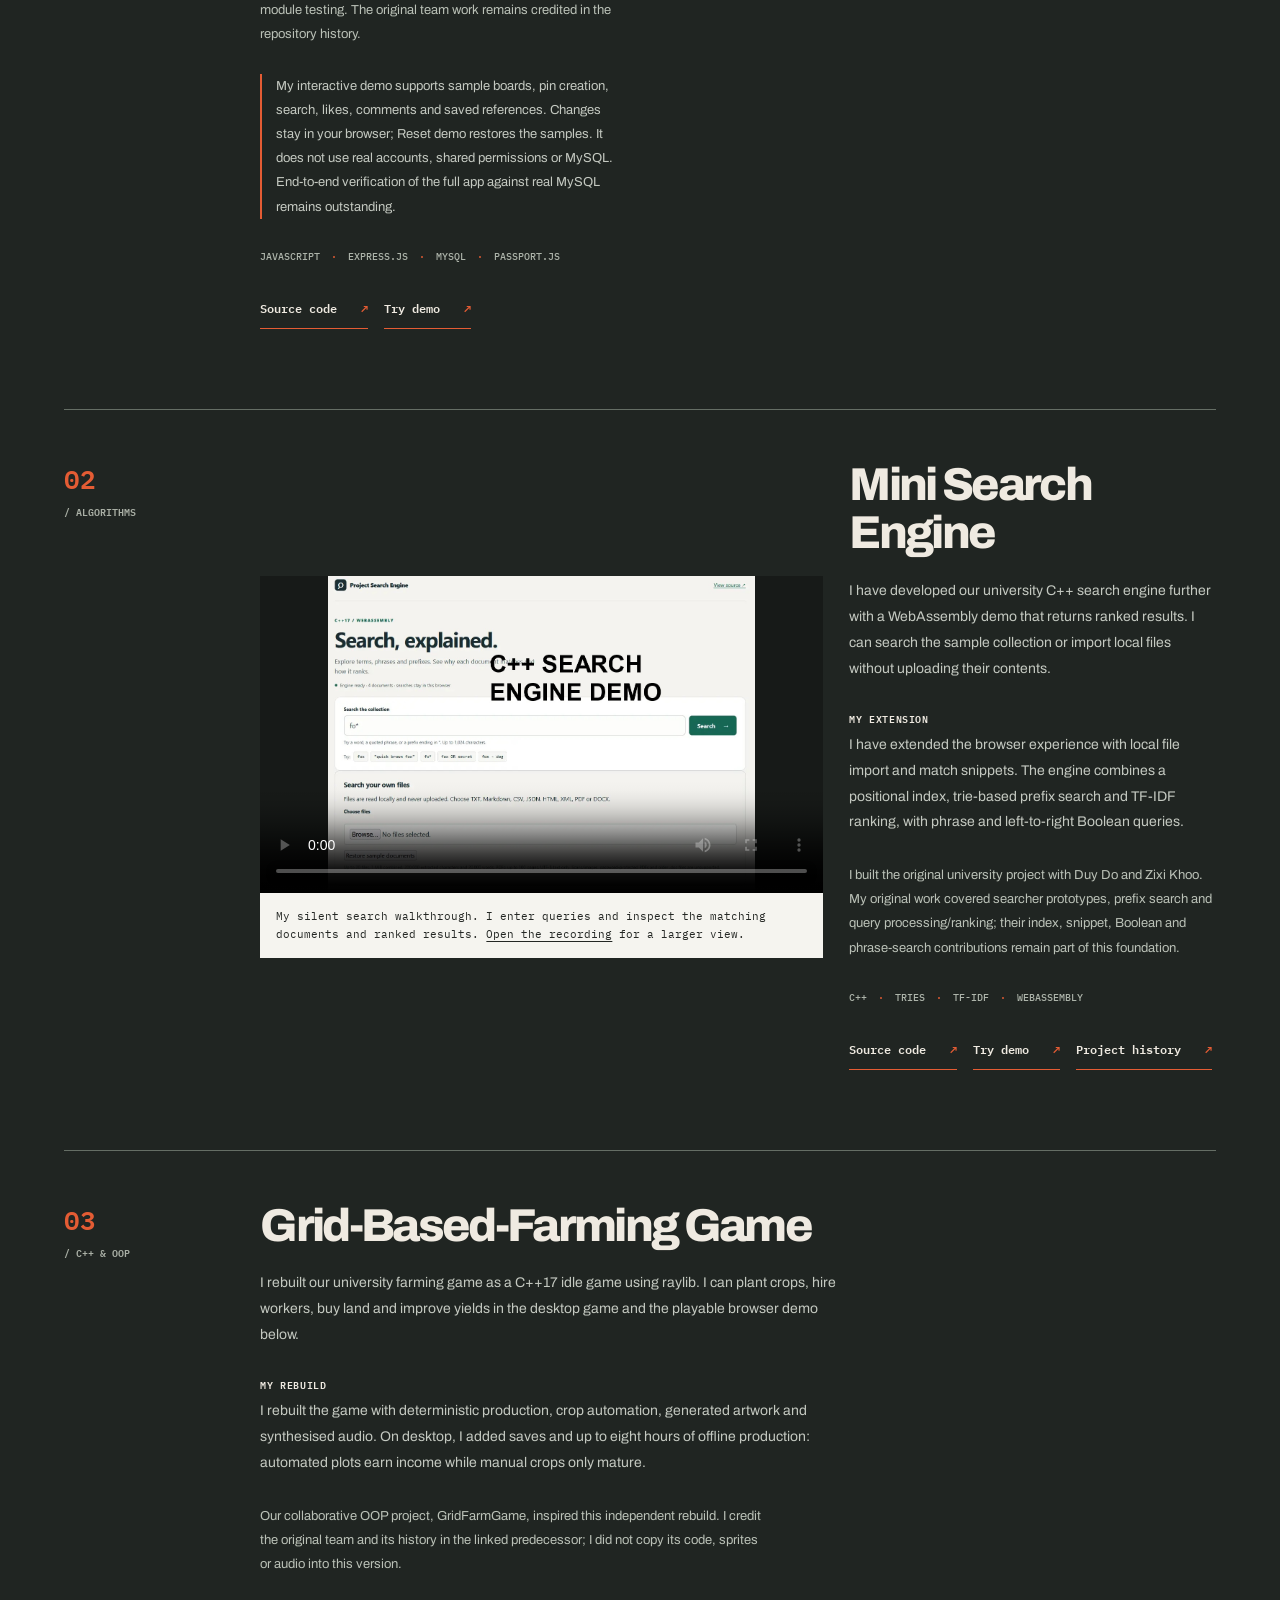
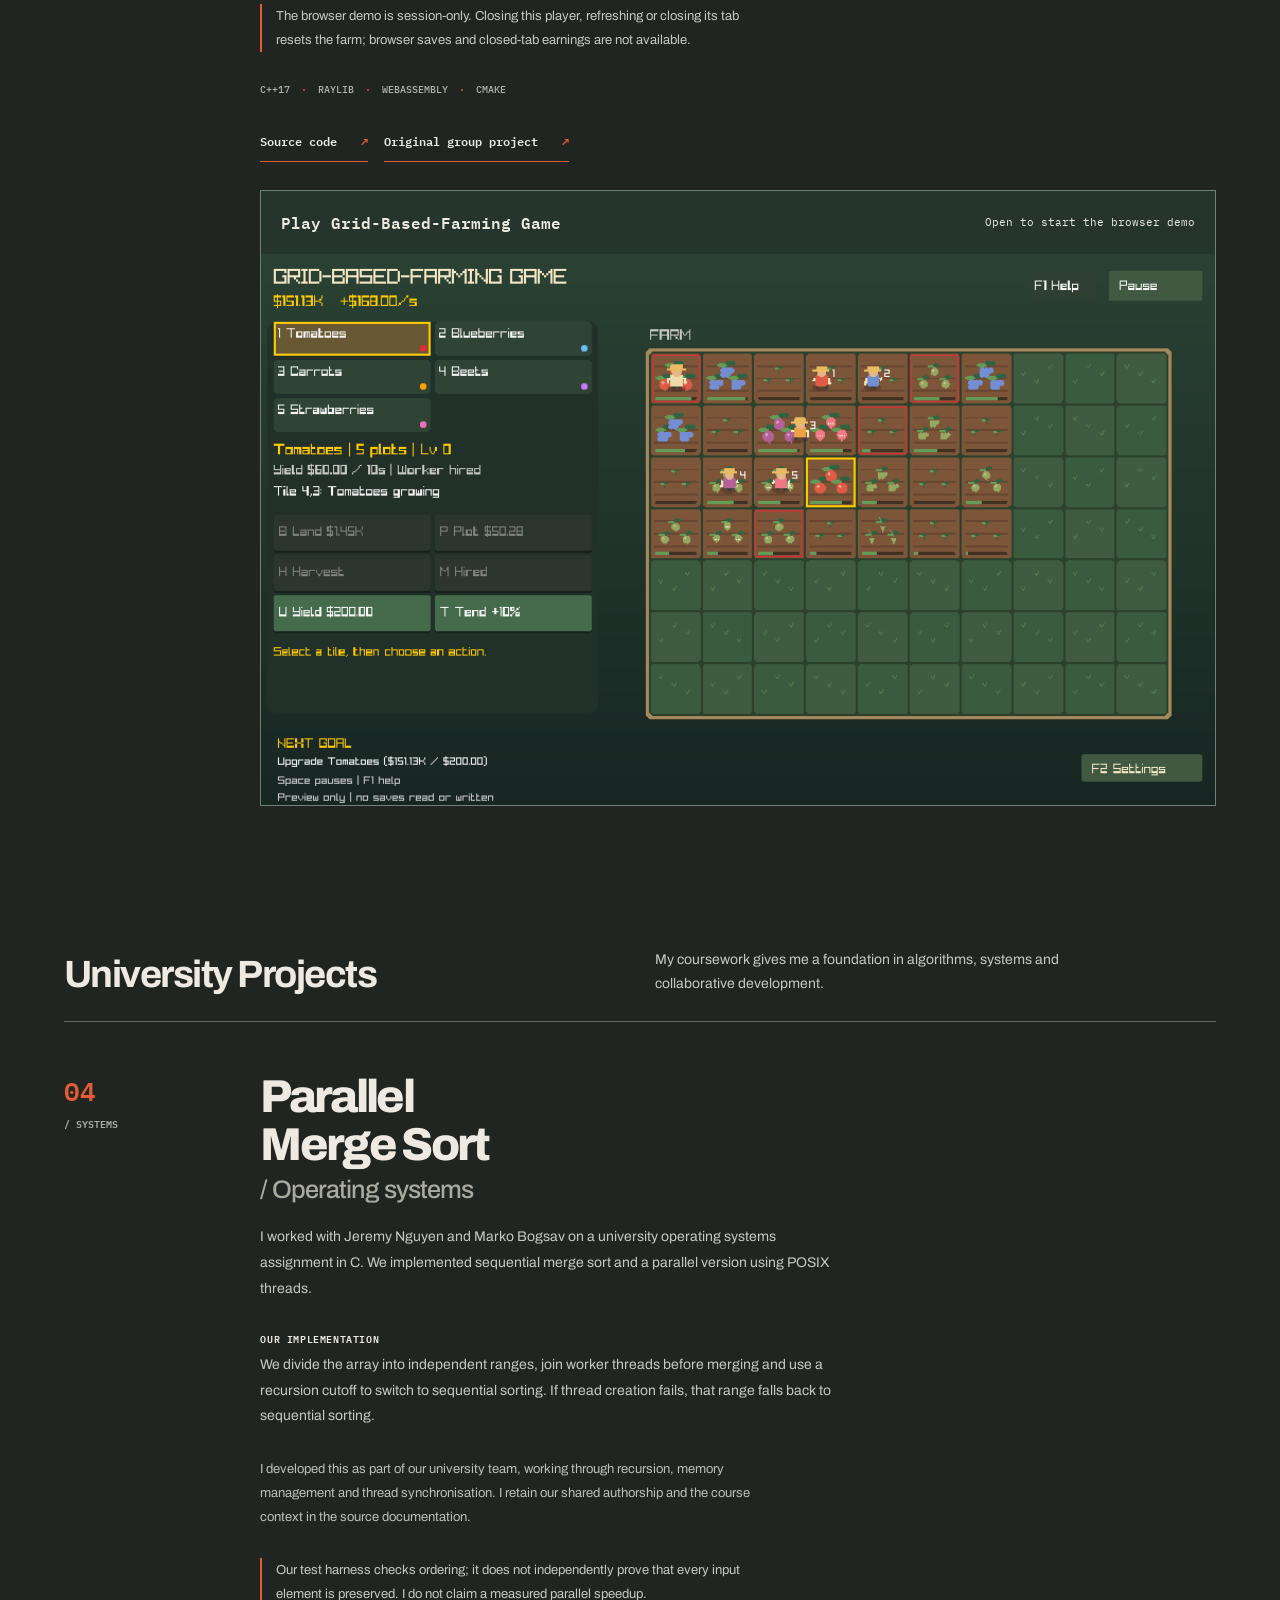
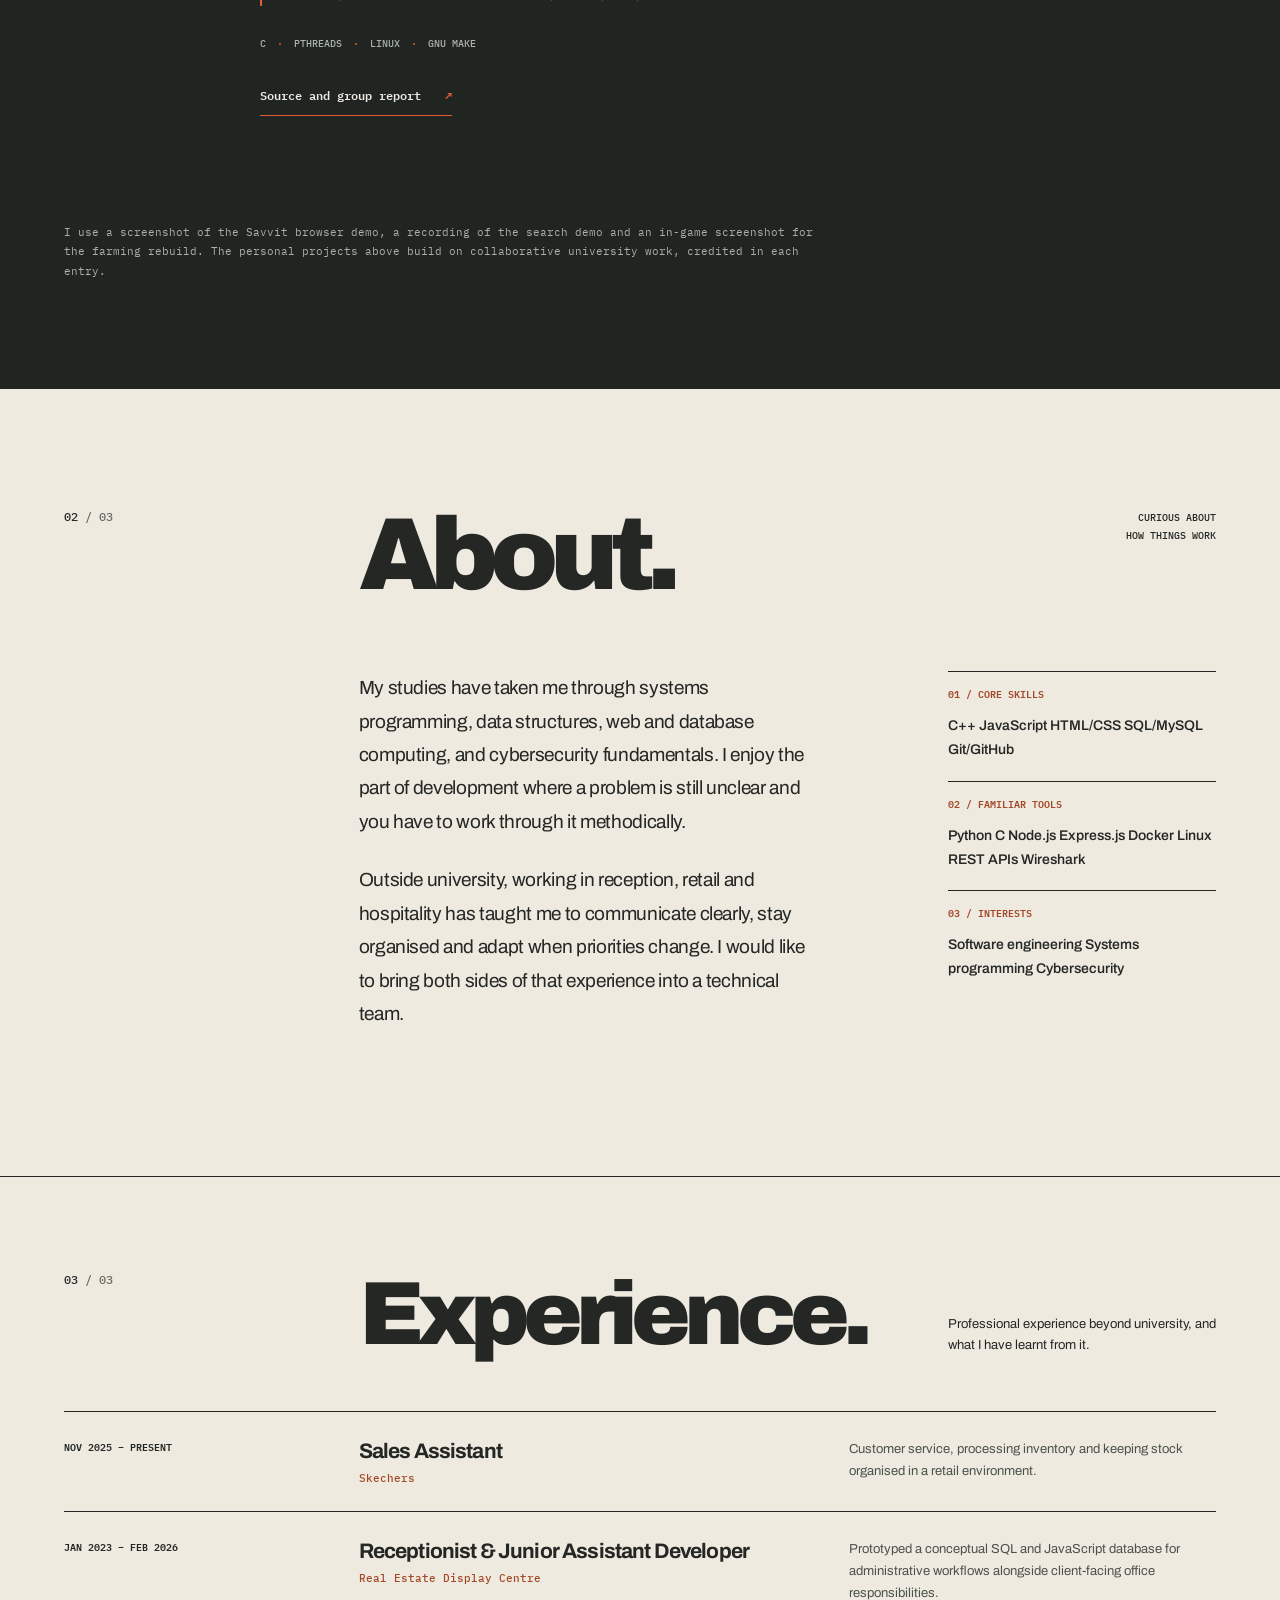
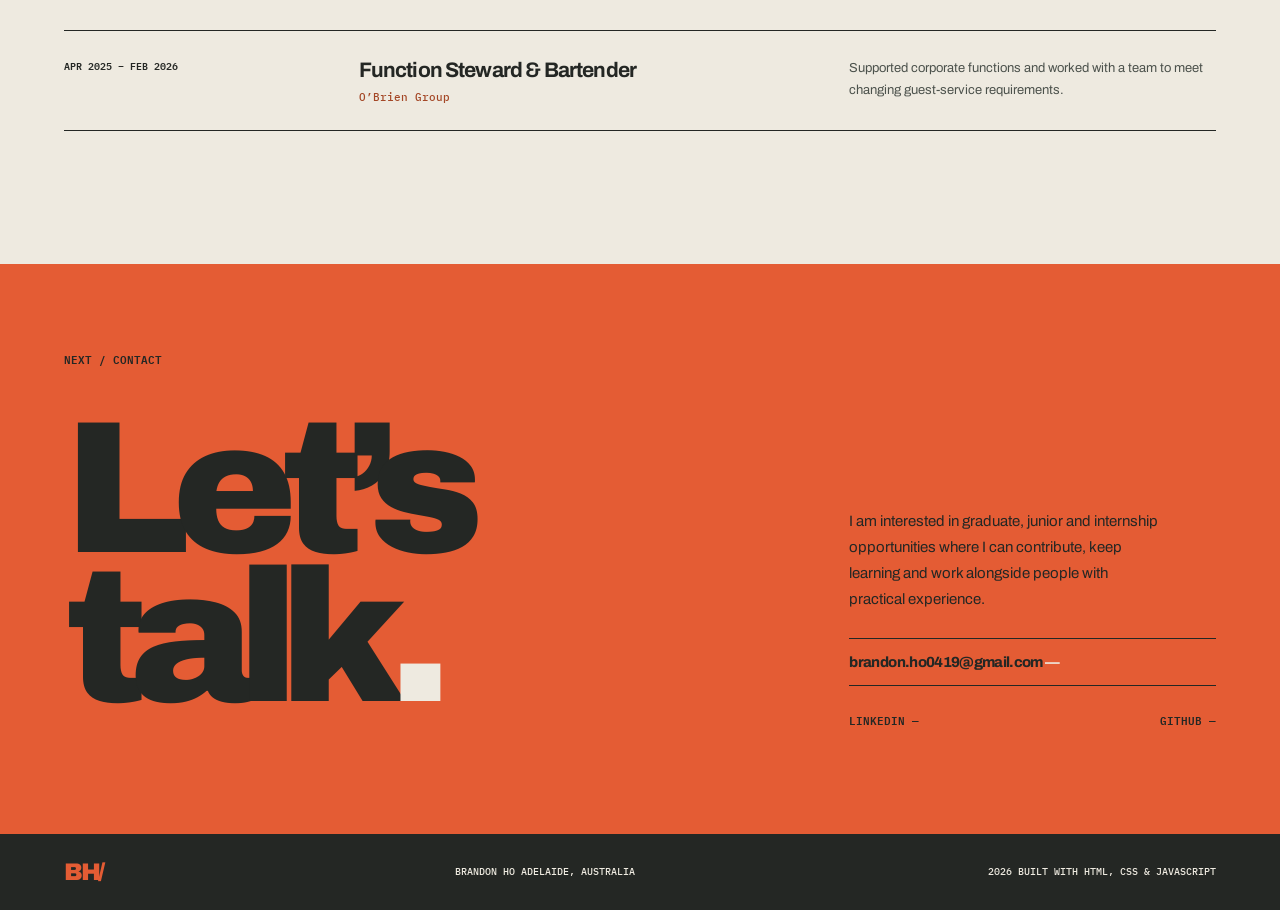
==== commit 3e0eceb6: "added link to demo (forgot)" ====
--- a/index.html
+++ b/index.html
@@ -90,10 +90,10 @@
             <div class="project-actions" role="group" aria-label="Savvit evidence"><a class="project-link" href="https://github.com/BrandonHo419/Savvit-Web-Based-Development" target="_blank" rel="noopener noreferrer" aria-label="View Savvit source code on GitHub">Source code <span aria-hidden="true">↗</span></a><a class="project-link" href="https://brandonho419.github.io/Savvit-Web-Based-Development/" target="_blank" rel="noopener noreferrer" aria-label="Try the Savvit interactive demo with browser-local saves">Try demo <span aria-hidden="true">↗</span></a></div>
           </div>
           <figure class="project-art project-media">
-            <a href="assets/savvit-demo.png" target="_blank" rel="noopener noreferrer" aria-label="View the full-size Savvit browser demo screenshot in a new tab">
+            <a href="https://brandonho419.github.io/Savvit-Web-Based-Development/" target="_blank" rel="noopener noreferrer" aria-label="Launch the Savvit interactive demo in a new tab">
               <img src="assets/savvit-demo.png" alt="Savvit browser demo with search, sorting and three illustrated sample boards" width="1440" height="1000" loading="lazy">
             </a>
-            <figcaption>I captured the live Savvit browser demo with its sample boards and illustrations. Changes are saved locally in the browser; this demo does not connect to MySQL. Select the image for a full-size view.</figcaption>
+            <figcaption><a href="https://brandonho419.github.io/Savvit-Web-Based-Development/" target="_blank" rel="noopener noreferrer">Launch Savvit demo ↗</a><br>I captured the live demo with its sample boards and illustrations. Changes stay in your browser; this demo does not connect to MySQL. <a href="assets/savvit-demo.png" target="_blank" rel="noopener noreferrer">View full-size screenshot</a>.</figcaption>
           </figure>
         </article>
 
